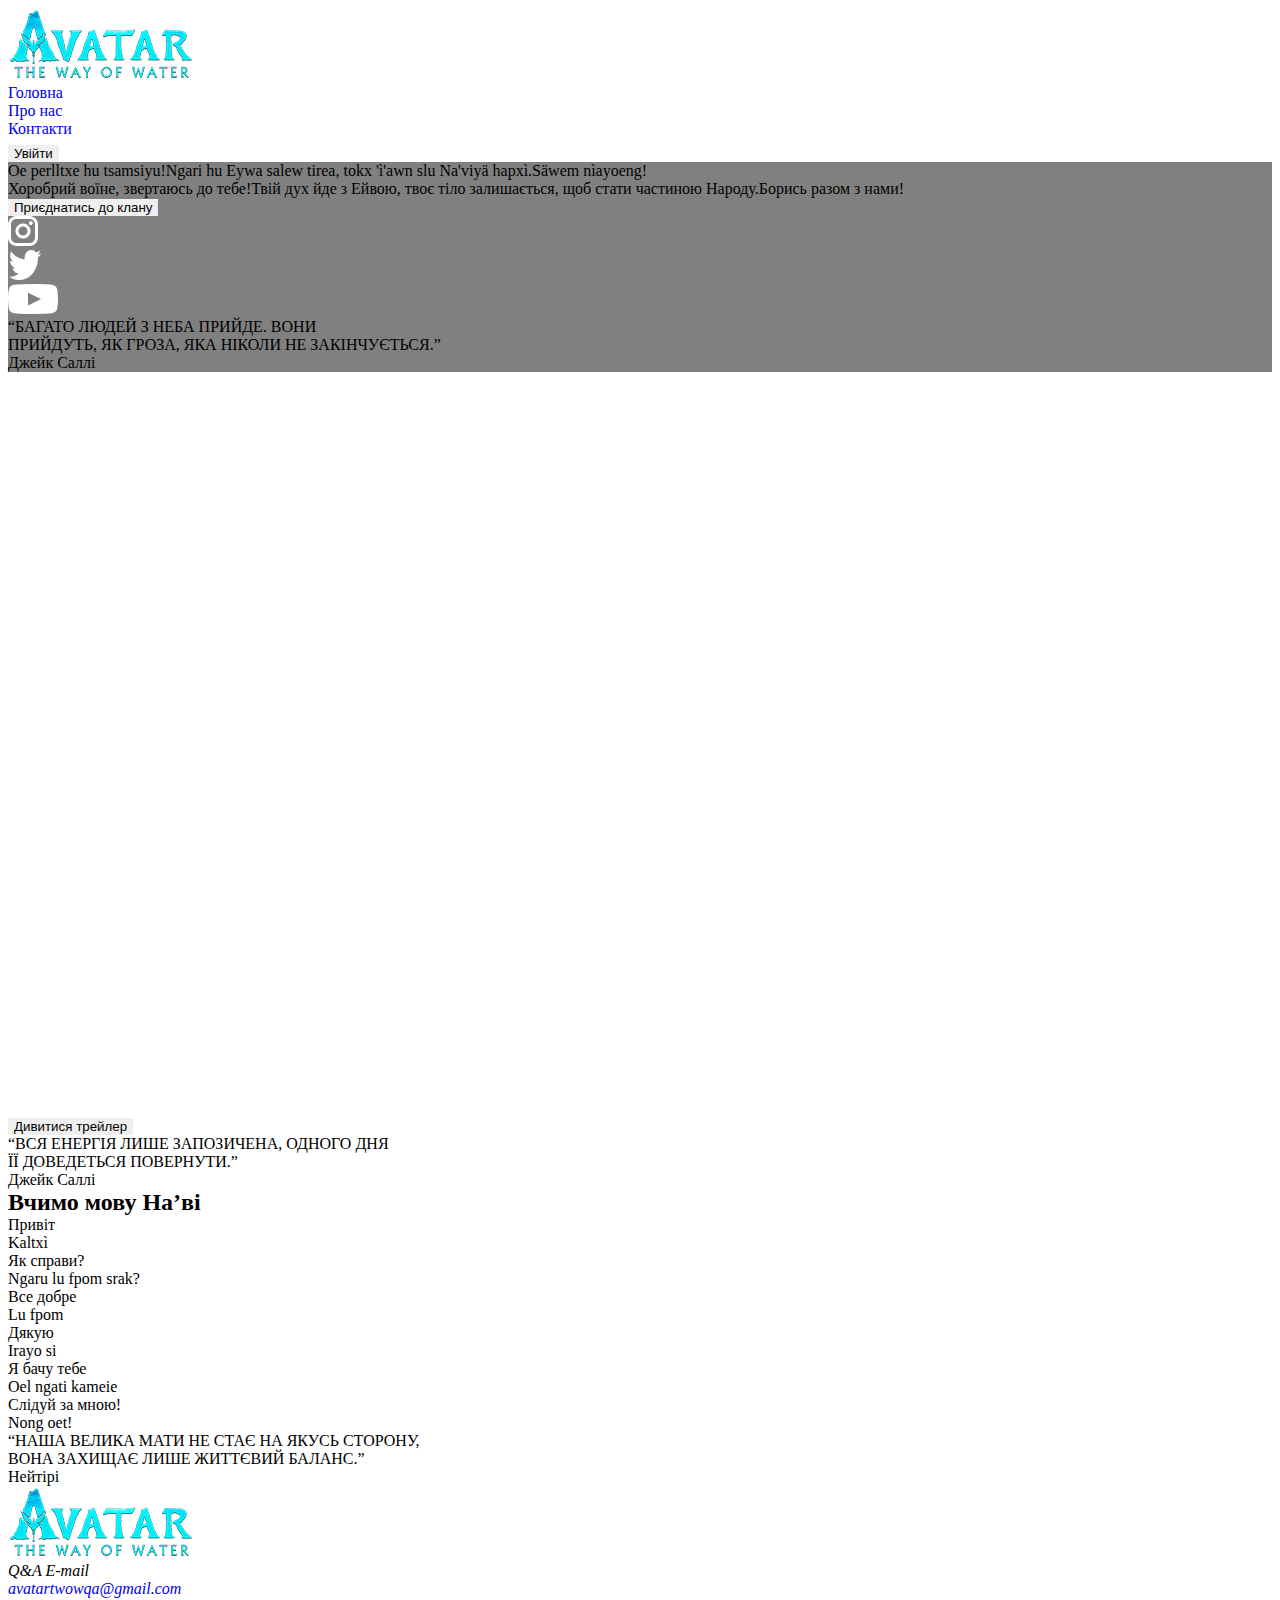
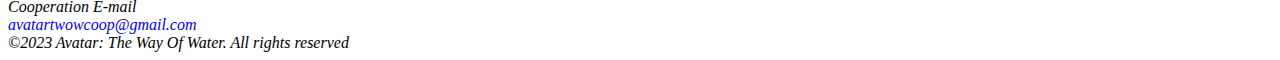
==== index.html @ 9a437bfe "Update 1.0 1.week" ====
<!DOCTYPE html>
<html lang="en">
<head>
    <meta charset="UTF-8">
    <meta name="viewport" content="width=device-width, initial-scale=1.0">
    <title>Avatar</title>
    <link rel="stylesheet" href="https://cdnjs.cloudflare.com/ajax/libs/modern-normalize/3.0.1/modern-normalize.min.css" integrity="sha512-q6WgHqiHlKyOqslT/lgBgodhd03Wp4BEqKeW6nNtlOY4quzyG3VoQKFrieaCeSnuVseNKRGpGeDU3qPmabCANg==" crossorigin="anonymous" referrerpolicy="no-referrer" />
    <link rel="preconnect" href="https://fonts.googleapis.com">
    <link rel="preconnect" href="https://fonts.gstatic.com" crossorigin>
    <link href="https://fonts.googleapis.com/css2?family=Hammersmith+One&family=Headland+One&family=Inter:ital,opsz,wght@0,14..32,100..900;1,14..32,100..900&display=swap" rel="stylesheet">
    <link rel="stylesheet" href="./css/reset.css">
    <link rel="stylesheet" href="./css/styles.css">
</head>
<body>
    <header>
     <div class="container">
         <a href="/" class="link">
             <img src="./images/logo.png" alt="logo Avatar" class="logo">
         </a>
         <nav class="nav">
            <ul class="nav-list">
             <li class="nav-item">
                <a href="#" class="nav-link">Головна</a>
              </li>
              <li class="nav-item">
                <a href="#" class="nav-link">Про нас</a>
              </li>
              <li class="nav-item">
                 <a href="#" class="nav-link">Контакти</a>
              </li>
           </ul>
         </nav>
         <button type="button" class="buttonstyle">Увійти</button>
         <a href="#">
            <img src="./images/switcher.png" alt="button switch ukrainian to englisch">
         </a>
     </div>
    </header>
    <main>
        <!-- enter -->
    <section class="enter">
        <div class="container">
        <p class="enter-text">Oe perlltxe hu tsamsiyu!Ngari hu Eywa salew tirea, tokx 'ì'awn slu Na'viyä hapxì.Säwem nìayoeng!</p>
        <p class="enter-text">Хоробрий воїне, звертаюсь до тебе!Твій дух йде з Ейвою, твоє тіло залишається, щоб стати частиною Народу.Борись разом з нами!</p>
     <button type button class="buttonstyle">Приєднатись до клану</button>
     <ul class="icons-list">
        <li class="icons-item">
            <a href="https://www.instagram.com/sem/campaign/emailsignup/?campaign_id=13560899670&extra_1=s%7Cc%7C547348927144%7Ce%7Cinstagram%7C&placement=&creative=547348927144&keyword=instagram">
                <img src="./images/inst.png" alt="icon of instagram">
            </a>
        </li>
        <li class="icons-item">
            <a href="https://x.com/?lang=ua">
                <img src="./images/twitter.png" alt="icon of twitter">
            </a>
        </li>
        <li class="icons-item">
            <a href="https://www.youtube.com/">
                <img src="./images/youtube.png" alt="icon of youtube">
            </a>
        </li>
      </ul>
      <p class="quote">“БАГАТО ЛЮДЕЙ З НЕБА ПРИЙДЕ. ВОНИ</p>
      <p class="quote">ПРИЙДУТЬ, ЯК ГРОЗА, ЯКА НІКОЛИ НЕ ЗАКІНЧУЄТЬСЯ.” </p>
      <p class="author">Джейк Саллі</p>
     </div>
    </section>
    <section>
     <!-- трейлер -->
     <iframe width="100%" height="741px" src="https://www.youtube.com/embed/d9MyW72ELq0?si=qXxufSdXKk_6tq2N" title="YouTube video player" frameborder="0" allow="accelerometer; autoplay; clipboard-write; encrypted-media; gyroscope; picture-in-picture; web-share" referrerpolicy="strict-origin-when-cross-origin" allowfullscreen></iframe>
     <button class="buttonstyle">Дивитися трейлер</button>
     <!--  -->
     <div class="container">
       <p class="quote">“ВСЯ ЕНЕРГІЯ ЛИШЕ ЗАПОЗИЧЕНА, ОДНОГО ДНЯ</p>
       <p class="quote">ЇЇ ДОВЕДЕТЬСЯ ПОВЕРНУТИ.”</p>
       <p class="author">Джейк Саллі</p>
     </div>
     </section>
     <section>
     <div class="container">
      <h2 class="translate">Вчимо мову На’ві</h2>
       <ul class="translate-list">
         <li class="translate-item">
             <p class="translate-word">Привіт</p>
             <p class="translate-result">Kaltxì</p>
         </li>
         <li class="translate-item">
            <p class="translate-word">Як справи?</p>
            <p class="translate-result">Ngaru lu fpom srak?</p>
         </li>
         <li class="translate-item">
            <p class="translate-word">Все добре</p>
            <p class="translate-result">Lu fpom</p>
         </li>
         <li class="translate-item">
            <p class="translate-word">Дякую</p>
            <p class="translate-result">Irayo si </p>
         </li>
         <li class="translate-item">
            <p class="translate-word">Я бачу тебе</p>
            <p class="translate-result">Oel ngati kameie</p>
         </li>
         <li class="translate-item">
            <p class="translate-word">Слідуй за мною!</p>
            <p class="translate-result">Nong oet!</p>
         </li>
       </ul>
        <p class="quote">“НАША ВЕЛИКА МАТИ НЕ СТАЄ НА ЯКУСЬ СТОРОНУ,</p>
        <p class="quote">ВОНА ЗАХИЩАЄ ЛИШЕ ЖИТТЄВИЙ БАЛАНС.”</p>
        <p class="author">Нейтірі</p>
      </div>
     </section>
    </main>
    <footer>
      <div class="container">
         <a href="/" class="link">
              <img src="./images/logo.png" alt="logo Avatar" class="logo">
         </a>
         <address>
            <ul class="address-list">
                <li class="address-item">
                     <p class="address-text">Q&A E-mail</p>
                     <a href="mailto:avatartwowqa@gmail.com" class="address-link">avatartwowqa@gmail.com</a>
                </li> 
                <li class="address-item">
                     <p class="address-text">Cooperation E-mail</p>
                     <a href="mailto:avatartwowcoop@gmail.com" class="address-link">avatartwowcoop@gmail.com</a>
                </li> 
            </ul>
            <p>©2023 Avatar: The Way Of Water. All rights reserved</p>
         </address>
      </div>
    </footer>
</body>
</html>
---- css/styles.css ----
:root {
  --font-family: "Inter", sans-serif;
  --second-family: "HeadlandOne", sans-serif;
  --third-family: "Hammersmith One", sans-serif;
}
.header{
    background-color: gray
}
.enter{
    background-color: gray;
}
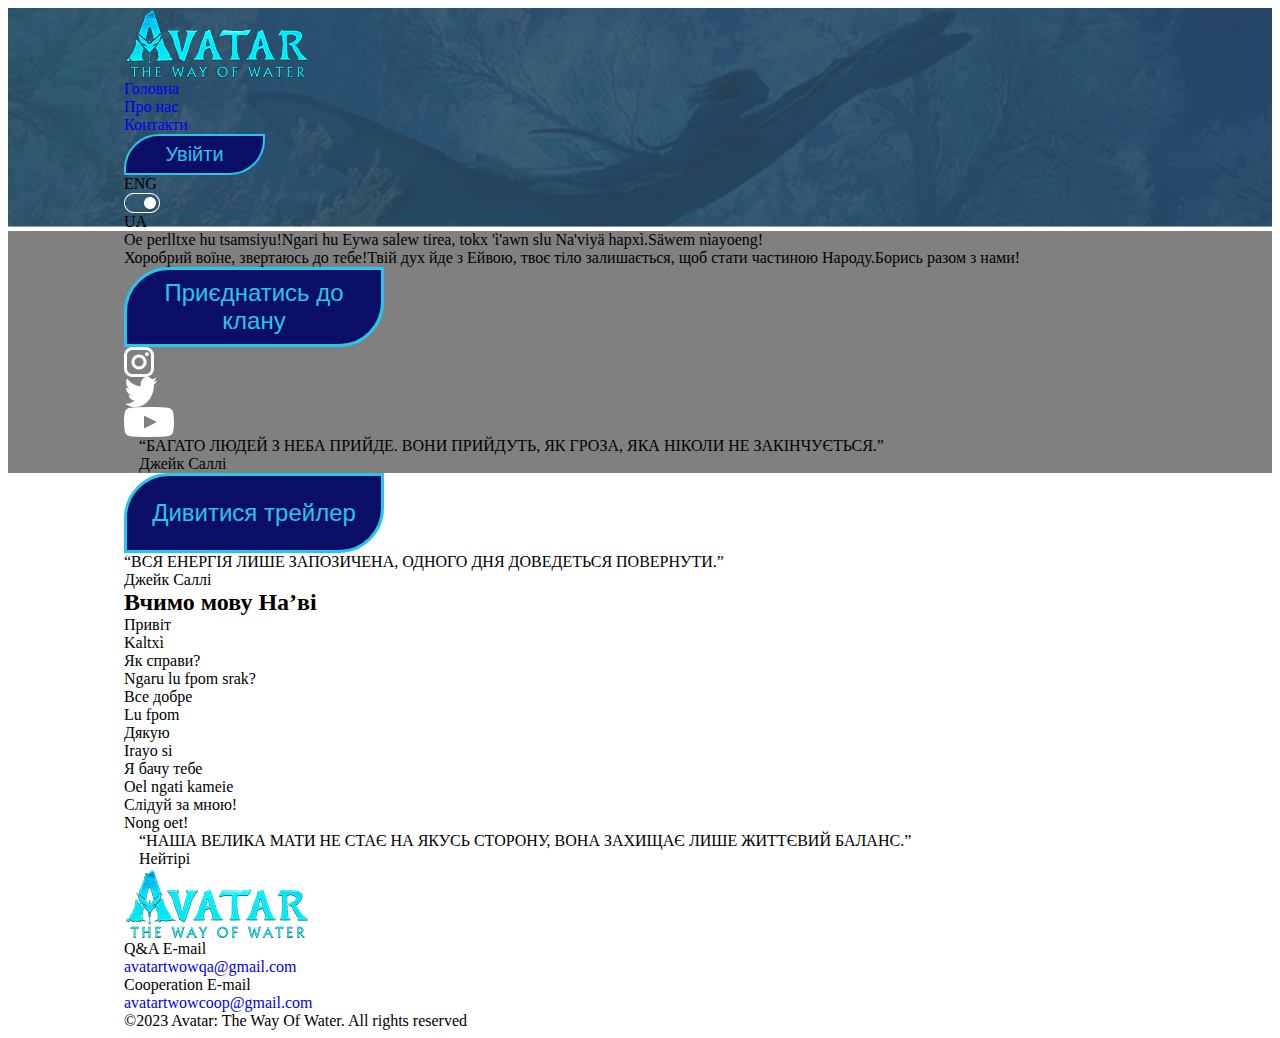
==== commit e0e03495: "Update 1.1 week 1" ====
--- a/index.html
+++ b/index.html
@@ -8,11 +8,10 @@
     <link rel="preconnect" href="https://fonts.googleapis.com">
     <link rel="preconnect" href="https://fonts.gstatic.com" crossorigin>
     <link href="https://fonts.googleapis.com/css2?family=Hammersmith+One&family=Headland+One&family=Inter:ital,opsz,wght@0,14..32,100..900;1,14..32,100..900&display=swap" rel="stylesheet">
-    <link rel="stylesheet" href="./css/reset.css">
     <link rel="stylesheet" href="./css/styles.css">
 </head>
 <body>
-    <header>
+    <header class="header">
      <div class="container">
          <a href="/" class="link">
              <img src="./images/logo.png" alt="logo Avatar" class="logo">
@@ -31,9 +30,19 @@
            </ul>
          </nav>
          <button type="button" class="buttonstyle">Увійти</button>
-         <a href="#">
+         <ul class="language-switcher">
+            <li class="language-switcher-item">
+                <p class="language-switcher-text">ENG</p>
+            </li>
+            <li class="language-switcher-item">
+                <a href="#">
             <img src="./images/switcher.png" alt="button switch ukrainian to englisch">
          </a>
+            </li>
+            <li class="language-switcher-item">
+                <p class="language-switcher-text">UA</p>
+            </li>
+         </ul>
      </div>
     </header>
     <main>
@@ -42,39 +51,45 @@
         <div class="container">
         <p class="enter-text">Oe perlltxe hu tsamsiyu!Ngari hu Eywa salew tirea, tokx 'ì'awn slu Na'viyä hapxì.Säwem nìayoeng!</p>
         <p class="enter-text">Хоробрий воїне, звертаюсь до тебе!Твій дух йде з Ейвою, твоє тіло залишається, щоб стати частиною Народу.Борись разом з нами!</p>
-     <button type button class="buttonstyle">Приєднатись до клану</button>
+     <button class="buttonstyle-join">Приєднатись до клану</button>
      <ul class="icons-list">
         <li class="icons-item">
-            <a href="https://www.instagram.com/sem/campaign/emailsignup/?campaign_id=13560899670&extra_1=s%7Cc%7C547348927144%7Ce%7Cinstagram%7C&placement=&creative=547348927144&keyword=instagram">
+            <a href="https://www.instagram.com/sem/campaign/emailsignup/?campaign_id=13560899670&extra_1=s%7Cc%7C547348927144%7Ce%7Cinstagram%7C&placement=&creative=547348927144&keyword=instagram" target="_blank">
                 <img src="./images/inst.png" alt="icon of instagram">
             </a>
         </li>
         <li class="icons-item">
-            <a href="https://x.com/?lang=ua">
+            <a href="https://x.com/?lang=ua" target="_blank">
                 <img src="./images/twitter.png" alt="icon of twitter">
             </a>
         </li>
         <li class="icons-item">
-            <a href="https://www.youtube.com/">
+            <a href="https://www.youtube.com/" target="_blank">
                 <img src="./images/youtube.png" alt="icon of youtube">
             </a>
         </li>
       </ul>
-      <p class="quote">“БАГАТО ЛЮДЕЙ З НЕБА ПРИЙДЕ. ВОНИ</p>
-      <p class="quote">ПРИЙДУТЬ, ЯК ГРОЗА, ЯКА НІКОЛИ НЕ ЗАКІНЧУЄТЬСЯ.” </p>
+      <section class="quote">
+        <div class="container">
+      <p class="quote-text">“БАГАТО ЛЮДЕЙ З НЕБА ПРИЙДЕ. ВОНИ ПРИЙДУТЬ, ЯК ГРОЗА, ЯКА НІКОЛИ НЕ ЗАКІНЧУЄТЬСЯ.” </p>
       <p class="author">Джейк Саллі</p>
+       </div> 
+      </section>
      </div>
     </section>
-    <section>
-     <!-- трейлер -->
-     <iframe width="100%" height="741px" src="https://www.youtube.com/embed/d9MyW72ELq0?si=qXxufSdXKk_6tq2N" title="YouTube video player" frameborder="0" allow="accelerometer; autoplay; clipboard-write; encrypted-media; gyroscope; picture-in-picture; web-share" referrerpolicy="strict-origin-when-cross-origin" allowfullscreen></iframe>
-     <button class="buttonstyle">Дивитися трейлер</button>
-     <!--  -->
-     <div class="container">
-       <p class="quote">“ВСЯ ЕНЕРГІЯ ЛИШЕ ЗАПОЗИЧЕНА, ОДНОГО ДНЯ</p>
-       <p class="quote">ЇЇ ДОВЕДЕТЬСЯ ПОВЕРНУТИ.”</p>
-       <p class="author">Джейк Саллі</p>
+    <!-- trailer -->
+    <section class="trailer">
+     <div class="container">  
+        <a href="https://www.youtube.com/watch?v=d9MyW72ELq0&t=1s" target="_blank">
+            <button class="buttonstyle-watch">Дивитися трейлер</button>
+        </a>
      </div>
+     </section>
+     <section class="quote">
+      <div class="container">
+         <p class="quote-text">“ВСЯ ЕНЕРГІЯ ЛИШЕ ЗАПОЗИЧЕНА, ОДНОГО ДНЯ ДОВЕДЕТЬСЯ ПОВЕРНУТИ.”</p>
+         <p class="author">Джейк Саллі</p>
+      </div>
      </section>
      <section>
      <div class="container">
@@ -105,9 +120,12 @@
             <p class="translate-result">Nong oet!</p>
          </li>
        </ul>
-        <p class="quote">“НАША ВЕЛИКА МАТИ НЕ СТАЄ НА ЯКУСЬ СТОРОНУ,</p>
-        <p class="quote">ВОНА ЗАХИЩАЄ ЛИШЕ ЖИТТЄВИЙ БАЛАНС.”</p>
-        <p class="author">Нейтірі</p>
+       <section class="quote">
+          <div class="container">
+            <p class="quote-text">“НАША ВЕЛИКА МАТИ НЕ СТАЄ НА ЯКУСЬ СТОРОНУ, ВОНА ЗАХИЩАЄ ЛИШЕ ЖИТТЄВИЙ БАЛАНС.”</p>
+            <p class="author">Нейтірі</p>
+          </div>
+       </section>
       </div>
      </section>
     </main>
@@ -116,19 +134,17 @@
          <a href="/" class="link">
               <img src="./images/logo.png" alt="logo Avatar" class="logo">
          </a>
-         <address>
-            <ul class="address-list">
-                <li class="address-item">
-                     <p class="address-text">Q&A E-mail</p>
-                     <a href="mailto:avatartwowqa@gmail.com" class="address-link">avatartwowqa@gmail.com</a>
+            <ul class="contact-list">
+                <li class="contact-item">
+                     <p class="contact-text">Q&A E-mail</p>
+                     <a href="mailto:avatartwowqa@gmail.com" class="contact-link">avatartwowqa@gmail.com</a>
                 </li> 
-                <li class="address-item">
-                     <p class="address-text">Cooperation E-mail</p>
-                     <a href="mailto:avatartwowcoop@gmail.com" class="address-link">avatartwowcoop@gmail.com</a>
+                <li class="contact-item">
+                     <p class="contact-text">Cooperation E-mail</p>
+                     <a href="mailto:avatartwowcoop@gmail.com" class="contact-link">avatartwowcoop@gmail.com</a>
                 </li> 
             </ul>
-            <p>©2023 Avatar: The Way Of Water. All rights reserved</p>
-         </address>
+           <p>©2023 Avatar: The Way Of Water. All rights reserved</p>
       </div>
     </footer>
 </body>
--- a/css/styles.css
+++ b/css/styles.css
@@ -1,10 +1,80 @@
+/* reset */
+ul, ol{
+    list-style: none;
+    margin: 0;
+    padding: 0;
+}
+a{
+    text-decoration: none;
+}
+h1, h2, h3, h4, h5, h6, p{
+    margin: 0;
+    padding: 0;
+}
+button{
+    border: 0;
+    margin: 0;
+    background-color: none;
+}
+*{
+    box-sizing: border-box;
+}
+img{
+    display: block;
+    max-width: 100%;
+    height: auto;
+}
 :root {
   --font-family: "Inter", sans-serif;
   --second-family: "HeadlandOne", sans-serif;
   --third-family: "Hammersmith One", sans-serif;
+  --main-text-color: #141414;
+}
+.container{
+    width: 1062px;
+    margin-left: auto;
+    margin-right: auto;
+    padding-left: 15px;
+    padding-right: 15px;
 }
 .header{
-    background-color: gray
+   background: url(../images/overlay.png) center/cover no-repeat,url(../images/header.png) center/cover no-repeat;
+}
+.buttonstyle{
+  font-family: var(--second-family);
+  font-weight: 400;
+  font-size: 20px;
+  text-align: center;
+  color: #26c6ea;
+  background-color: #0B0E66;
+  border: 2px solid #26c7ea;
+  border-radius: 35px 0;
+  width: 141px;
+  height: 41px;
+}
+.buttonstyle-join{
+  font-family: var(--second-family);
+  font-weight: 400;
+  font-size: 24px;
+  text-align: center;
+  color: #26c6ea;
+  background-color: #0B0E66;
+  border: 3px solid #26c7ea;
+  border-radius: 45px 0;
+  width: 260px;
+  height: 80px;
+}
+.buttonstyle-watch{
+  font-family: var(--second-family);
+  font-weight: 400;
+  font-size: 24px;
+  text-align: center;
+  color: #26c6ea;
+  background-color: #0B0E66;
+  border: 3px solid #26c7ea;
+  border-radius: 45px 0;
+  width: 260px;
+  height: 80px;
 }
 .enter{
     background-color: gray;
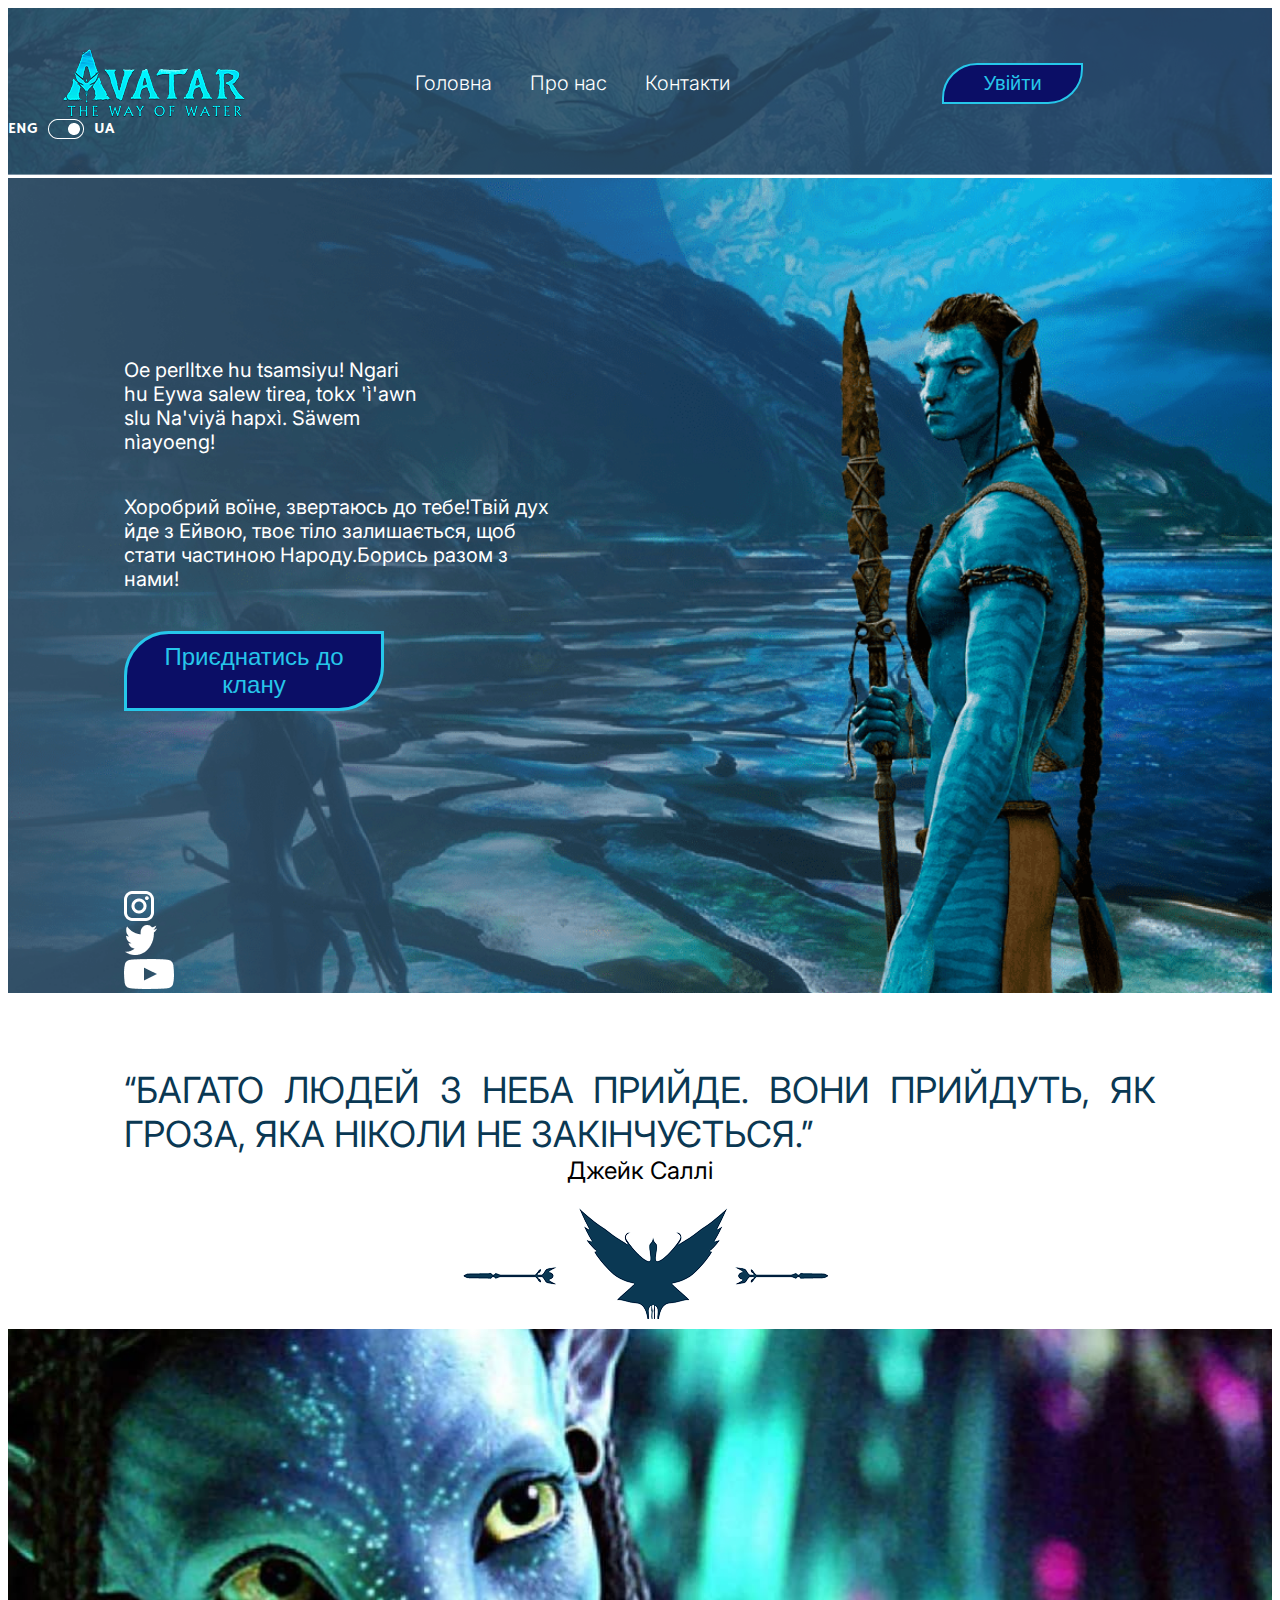
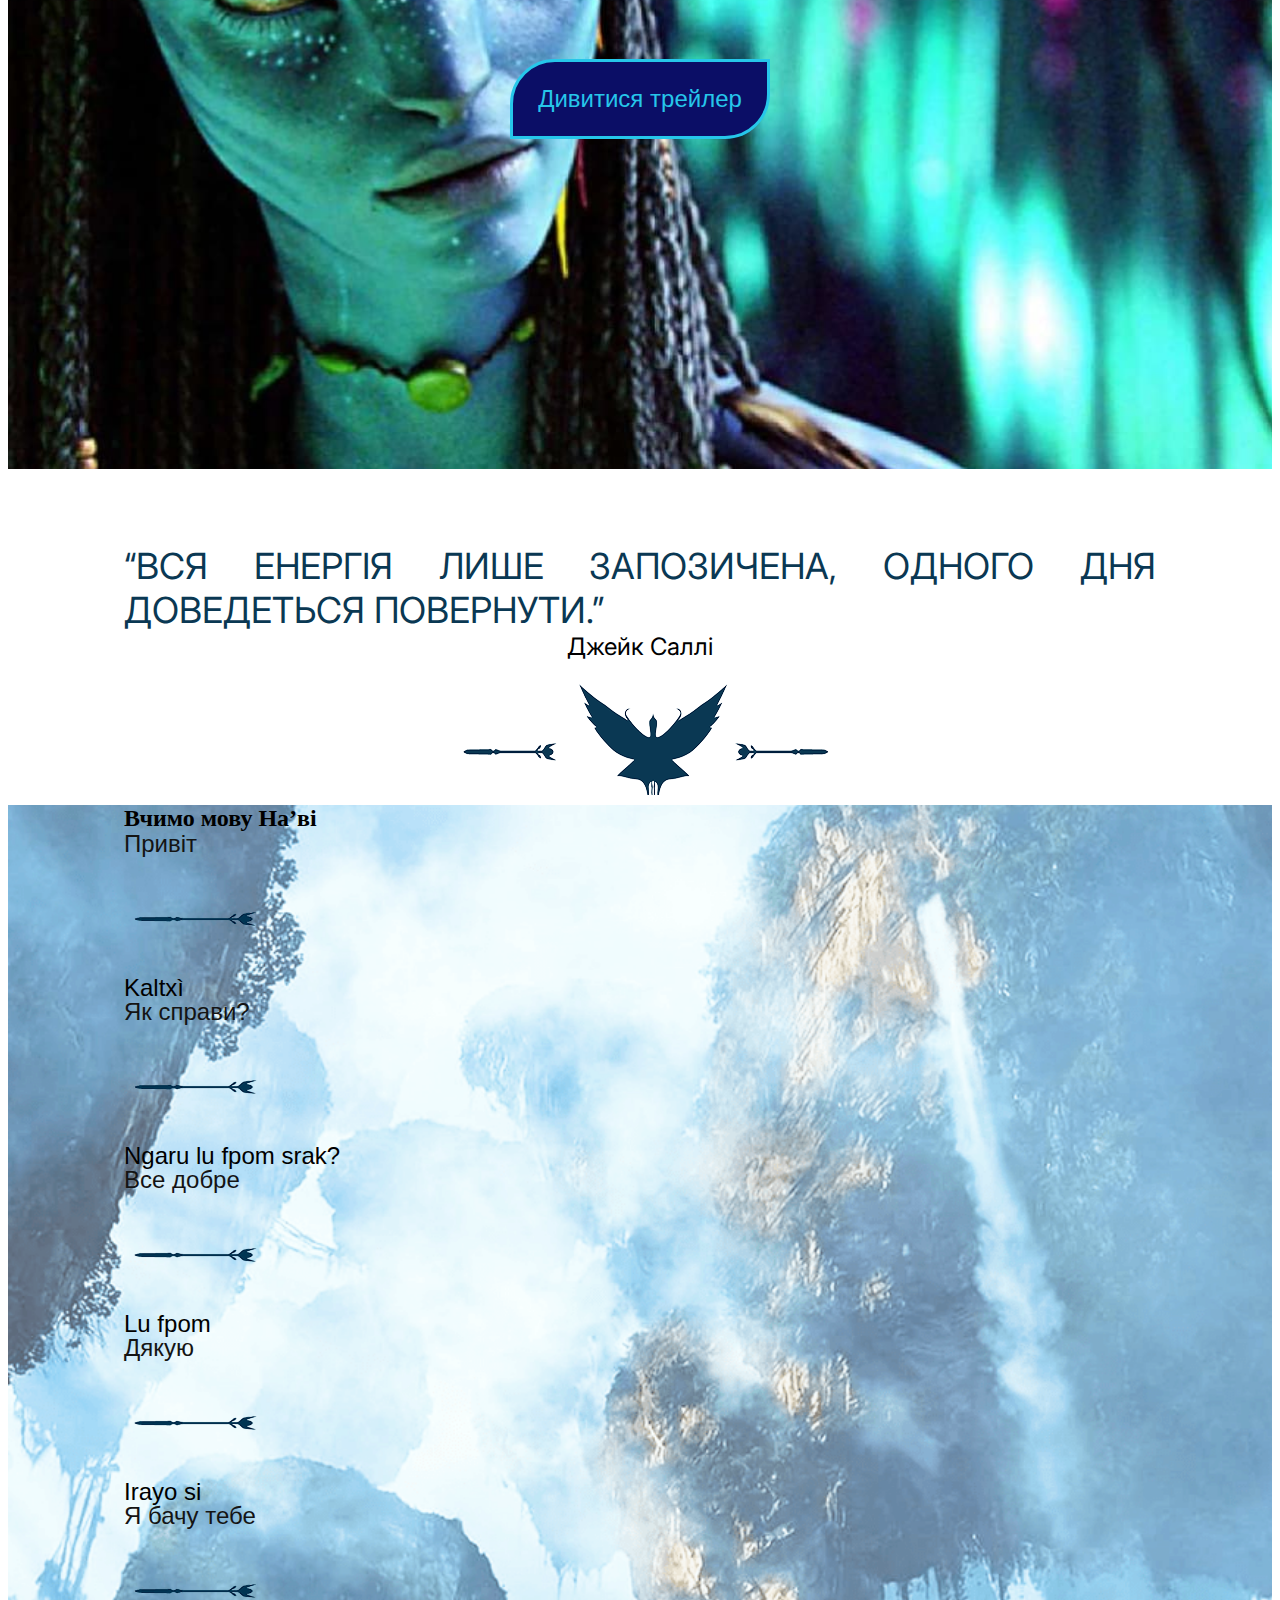
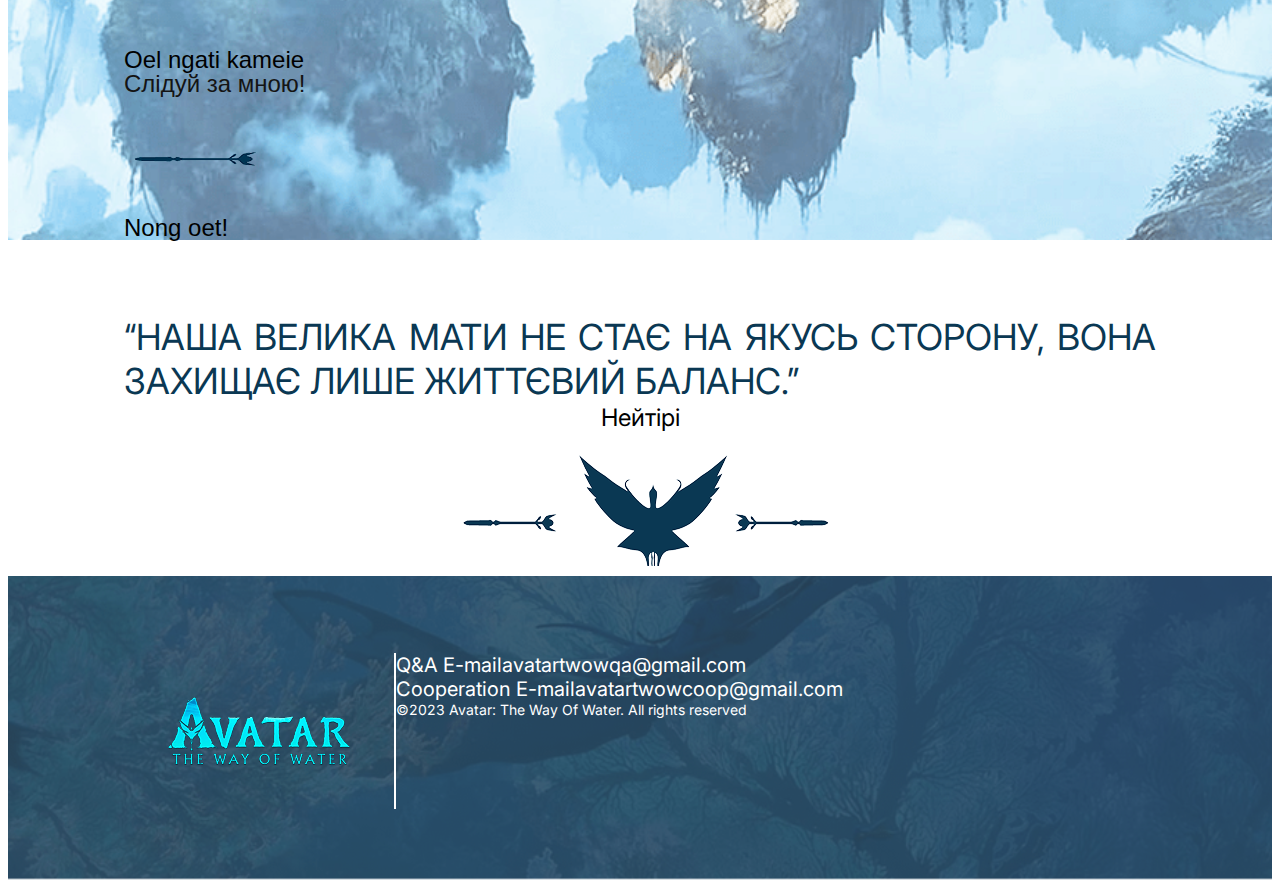
==== commit e8bdaa74: "Update 1.0 week 2" ====
--- a/index.html
+++ b/index.html
@@ -1,151 +1,191 @@
 <!DOCTYPE html>
 <html lang="en">
-<head>
-    <meta charset="UTF-8">
-    <meta name="viewport" content="width=device-width, initial-scale=1.0">
+  <head>
+    <meta charset="UTF-8" />
+    <meta name="viewport" content="width=device-width, initial-scale=1.0" />
     <title>Avatar</title>
-    <link rel="stylesheet" href="https://cdnjs.cloudflare.com/ajax/libs/modern-normalize/3.0.1/modern-normalize.min.css" integrity="sha512-q6WgHqiHlKyOqslT/lgBgodhd03Wp4BEqKeW6nNtlOY4quzyG3VoQKFrieaCeSnuVseNKRGpGeDU3qPmabCANg==" crossorigin="anonymous" referrerpolicy="no-referrer" />
-    <link rel="preconnect" href="https://fonts.googleapis.com">
-    <link rel="preconnect" href="https://fonts.gstatic.com" crossorigin>
-    <link href="https://fonts.googleapis.com/css2?family=Hammersmith+One&family=Headland+One&family=Inter:ital,opsz,wght@0,14..32,100..900;1,14..32,100..900&display=swap" rel="stylesheet">
-    <link rel="stylesheet" href="./css/styles.css">
-</head>
-<body>
+    <link
+      rel="stylesheet"
+      href="https://cdnjs.cloudflare.com/ajax/libs/modern-normalize/3.0.1/modern-normalize.min.css"
+      integrity="sha512-q6WgHqiHlKyOqslT/lgBgodhd03Wp4BEqKeW6nNtlOY4quzyG3VoQKFrieaCeSnuVseNKRGpGeDU3qPmabCANg=="
+      crossorigin="anonymous"
+      referrerpolicy="no-referrer"
+    />
+    <link rel="preconnect" href="https://fonts.googleapis.com" />
+    <link rel="preconnect" href="https://fonts.gstatic.com" crossorigin />
+    <link
+      href="https://fonts.googleapis.com/css2?family=Hammersmith+One&family=Headland+One&family=Inter:ital,opsz,wght@0,14..32,100..900;1,14..32,100..900&display=swap"
+      rel="stylesheet"
+    />
+    <link rel="stylesheet" href="./css/styles.css" />
+  </head>
+  <body>
     <header class="header">
-     <div class="container">
-         <a href="/" class="link">
-             <img src="./images/logo.png" alt="logo Avatar" class="logo">
-         </a>
-         <nav class="nav">
-            <ul class="nav-list">
-             <li class="nav-item">
-                <a href="#" class="nav-link">Головна</a>
-              </li>
-              <li class="nav-item">
-                <a href="#" class="nav-link">Про нас</a>
-              </li>
-              <li class="nav-item">
-                 <a href="#" class="nav-link">Контакти</a>
-              </li>
-           </ul>
-         </nav>
-         <button type="button" class="buttonstyle">Увійти</button>
-         <ul class="language-switcher">
-            <li class="language-switcher-item">
-                <p class="language-switcher-text">ENG</p>
+      <div class="container header-position">
+        <a href="/" class="link">
+          <img src="./images/logo.png" alt="logo Avatar" class="logo" />
+        </a>
+        <nav class="nav">
+          <ul class="nav-list">
+            <li class="nav-item">
+              <a href="#" class="nav-link">Головна</a>
             </li>
-            <li class="language-switcher-item">
-                <a href="#">
-            <img src="./images/switcher.png" alt="button switch ukrainian to englisch">
-         </a>
+            <li class="nav-item">
+              <a href="#" class="nav-link">Про нас</a>
             </li>
-            <li class="language-switcher-item">
-                <p class="language-switcher-text">UA</p>
+            <li class="nav-item">
+              <a href="#" class="nav-link">Контакти</a>
             </li>
-         </ul>
-     </div>
+          </ul>
+        </nav>
+        <button type="button" class="buttonstyle">Увійти</button>
+      </div>
+      <ul class="language-switcher">
+          <li class="language-switcher-item">
+            <p class="language-switcher-text">ENG</p>
+          </li>
+          <li class="language-switcher-item">
+            <a href="#">
+              <img
+                src="./images/switcher.png"
+                alt="button switch ukrainian to englisch"
+              />
+            </a>
+          </li>
+          <li class="language-switcher-item">
+            <p class="language-switcher-text">UA</p>
+          </li>
+        </ul>
     </header>
     <main>
-        <!-- enter -->
-    <section class="enter">
-        <div class="container">
-        <p class="enter-text">Oe perlltxe hu tsamsiyu!Ngari hu Eywa salew tirea, tokx 'ì'awn slu Na'viyä hapxì.Säwem nìayoeng!</p>
-        <p class="enter-text">Хоробрий воїне, звертаюсь до тебе!Твій дух йде з Ейвою, твоє тіло залишається, щоб стати частиною Народу.Борись разом з нами!</p>
-     <button class="buttonstyle-join">Приєднатись до клану</button>
-     <ul class="icons-list">
-        <li class="icons-item">
-            <a href="https://www.instagram.com/sem/campaign/emailsignup/?campaign_id=13560899670&extra_1=s%7Cc%7C547348927144%7Ce%7Cinstagram%7C&placement=&creative=547348927144&keyword=instagram" target="_blank">
-                <img src="./images/inst.png" alt="icon of instagram">
-            </a>
-        </li>
-        <li class="icons-item">
-            <a href="https://x.com/?lang=ua" target="_blank">
-                <img src="./images/twitter.png" alt="icon of twitter">
-            </a>
-        </li>
-        <li class="icons-item">
-            <a href="https://www.youtube.com/" target="_blank">
-                <img src="./images/youtube.png" alt="icon of youtube">
-            </a>
-        </li>
-      </ul>
+      <!-- enter -->
+      <section class="enter">
+        <div class="container eneter-position">
+         <div class="clan">
+           <p class="enter-text-navi">
+            Oe perlltxe hu tsamsiyu! Ngari hu Eywa salew tirea, tokx 'ì'awn slu
+            Na'viyä hapxì. Säwem nìayoeng!
+           </p>
+           <p class="enter-text-ua">
+            Хоробрий воїне, звертаюсь до тебе!Твій дух йде з Ейвою, твоє тіло
+            залишається, щоб стати частиною Народу.Борись разом з нами!
+           </p>
+           <button class="buttonstyle-join">Приєднатись до клану</button>
+          </div>
+          <ul class="icons-list">
+            <li class="icons-item">
+              <a
+                href="https://www.instagram.com/sem/campaign/emailsignup/?campaign_id=13560899670&extra_1=s%7Cc%7C547348927144%7Ce%7Cinstagram%7C&placement=&creative=547348927144&keyword=instagram"
+                target="_blank"
+              >
+                <img src="./images/inst.png" alt="icon of instagram"  class="icon"/>
+              </a>
+            </li>
+            <li class="icons-item">
+              <a href="https://x.com/?lang=ua" target="_blank">
+                <img src="./images/twitter.png" alt="icon of twitter" class="icon"/>
+              </a>
+            </li>
+            <li class="icons-item">
+              <a href="https://www.youtube.com/" target="_blank">
+                <img src="./images/youtube.png" alt="icon of youtube" class="icon"/>
+              </a>
+            </li>
+          </ul>
+        </div>
+      </section>
       <section class="quote">
         <div class="container">
-      <p class="quote-text">“БАГАТО ЛЮДЕЙ З НЕБА ПРИЙДЕ. ВОНИ ПРИЙДУТЬ, ЯК ГРОЗА, ЯКА НІКОЛИ НЕ ЗАКІНЧУЄТЬСЯ.” </p>
-      <p class="author">Джейк Саллі</p>
-       </div> 
+          <p class="quote-text">
+            “БАГАТО ЛЮДЕЙ З НЕБА ПРИЙДЕ. ВОНИ ПРИЙДУТЬ, ЯК ГРОЗА, ЯКА НІКОЛИ НЕ
+            ЗАКІНЧУЄТЬСЯ.”
+          </p>
+          <p class="author">Джейк Саллі</p>
+        </div>
       </section>
-     </div>
-    </section>
-    <!-- trailer -->
-    <section class="trailer">
-     <div class="container">  
-        <a href="https://www.youtube.com/watch?v=d9MyW72ELq0&t=1s" target="_blank">
+      <!-- trailer -->
+      <section class="trailer">
+        <div class="container">
+          <a
+            href="https://www.youtube.com/watch?v=d9MyW72ELq0&t=1s"
+            target="_blank"
+          >
             <button class="buttonstyle-watch">Дивитися трейлер</button>
+          </a>
+        </div>
+      </section>
+      <section class="quote">
+        <div class="container">
+          <p class="quote-text">
+            “ВСЯ ЕНЕРГІЯ ЛИШЕ ЗАПОЗИЧЕНА, ОДНОГО ДНЯ ДОВЕДЕТЬСЯ ПОВЕРНУТИ.”
+          </p>
+          <p class="author">Джейк Саллі</p>
+        </div>
+      </section>
+      <section class="translate">
+        <div class="container">
+          <h2 class="translate-tile">Вчимо мову На’ві</h2>
+          <ul class="translate-list">
+            <li class="translate-item">
+              <p class="translate-word">Привіт</p>
+              <p class="translate-result">Kaltxì</p>
+            </li>
+            <li class="translate-item">
+              <p class="translate-word">Як справи?</p>
+
+              <p class="translate-result">Ngaru lu fpom srak?</p>
+            </li>
+            <li class="translate-item">
+              <p class="translate-word">Все добре</p>
+              <p class="translate-result">Lu fpom</p>
+            </li>
+            <li class="translate-item">
+              <p class="translate-word">Дякую</p>
+              <p class="translate-result">Irayo si</p>
+            </li>
+            <li class="translate-item">
+              <p class="translate-word">Я бачу тебе</p>
+              <p class="translate-result">Oel ngati kameie</p>
+            </li>
+            <li class="translate-item">
+              <p class="translate-word">Слідуй за мною!</p>
+              <p class="translate-result">Nong oet!</p>
+            </li>
+          </ul>
+        </div>
+      </section>
+      <section class="quote">
+        <div class="container">
+          <p class="quote-text">
+            “НАША ВЕЛИКА МАТИ НЕ СТАЄ НА ЯКУСЬ СТОРОНУ, ВОНА ЗАХИЩАЄ ЛИШЕ
+            ЖИТТЄВИЙ БАЛАНС.”
+          </p>
+          <p class="author">Нейтірі</p>
+        </div>
+      </section>
+    </main>
+    <footer class="footer">
+      <div class="container footer-position">
+        <a href="/" class="link">
+          <img src="./images/logo.png" alt="logo Avatar" class="logo logo-footer" />
         </a>
-     </div>
-     </section>
-     <section class="quote">
-      <div class="container">
-         <p class="quote-text">“ВСЯ ЕНЕРГІЯ ЛИШЕ ЗАПОЗИЧЕНА, ОДНОГО ДНЯ ДОВЕДЕТЬСЯ ПОВЕРНУТИ.”</p>
-         <p class="author">Джейк Саллі</p>
-      </div>
-     </section>
-     <section>
-     <div class="container">
-      <h2 class="translate">Вчимо мову На’ві</h2>
-       <ul class="translate-list">
-         <li class="translate-item">
-             <p class="translate-word">Привіт</p>
-             <p class="translate-result">Kaltxì</p>
-         </li>
-         <li class="translate-item">
-            <p class="translate-word">Як справи?</p>
-            <p class="translate-result">Ngaru lu fpom srak?</p>
-         </li>
-         <li class="translate-item">
-            <p class="translate-word">Все добре</p>
-            <p class="translate-result">Lu fpom</p>
-         </li>
-         <li class="translate-item">
-            <p class="translate-word">Дякую</p>
-            <p class="translate-result">Irayo si </p>
-         </li>
-         <li class="translate-item">
-            <p class="translate-word">Я бачу тебе</p>
-            <p class="translate-result">Oel ngati kameie</p>
-         </li>
-         <li class="translate-item">
-            <p class="translate-word">Слідуй за мною!</p>
-            <p class="translate-result">Nong oet!</p>
-         </li>
-       </ul>
-       <section class="quote">
-          <div class="container">
-            <p class="quote-text">“НАША ВЕЛИКА МАТИ НЕ СТАЄ НА ЯКУСЬ СТОРОНУ, ВОНА ЗАХИЩАЄ ЛИШЕ ЖИТТЄВИЙ БАЛАНС.”</p>
-            <p class="author">Нейтірі</p>
-          </div>
-       </section>
-      </div>
-     </section>
-    </main>
-    <footer>
-      <div class="container">
-         <a href="/" class="link">
-              <img src="./images/logo.png" alt="logo Avatar" class="logo">
-         </a>
-            <ul class="contact-list">
-                <li class="contact-item">
-                     <p class="contact-text">Q&A E-mail</p>
-                     <a href="mailto:avatartwowqa@gmail.com" class="contact-link">avatartwowqa@gmail.com</a>
-                </li> 
-                <li class="contact-item">
-                     <p class="contact-text">Cooperation E-mail</p>
-                     <a href="mailto:avatartwowcoop@gmail.com" class="contact-link">avatartwowcoop@gmail.com</a>
-                </li> 
-            </ul>
-           <p>©2023 Avatar: The Way Of Water. All rights reserved</p>
+        <ul class="contact-list">
+          <li class="contact-item">
+            <p class="contact-text">Q&A E-mail</p>
+            <a href="mailto:avatartwowqa@gmail.com" class="contact-link"
+              >avatartwowqa@gmail.com</a
+            >
+          </li>
+          <li class="contact-item">
+            <p class="contact-text">Cooperation E-mail</p>
+            <a href="mailto:avatartwowcoop@gmail.com" class="contact-link">avatartwowcoop@gmail.com</a>
+          </li>
+          <li class="contact-item">
+            <small class="info">©2023 Avatar: The Way Of Water. All rights reserved</small>
+          </li>
+        </ul>
+        
       </div>
     </footer>
-</body>
-</html>+  </body>
+</html>
--- a/css/styles.css
+++ b/css/styles.css
@@ -3,6 +3,9 @@
     list-style: none;
     margin: 0;
     padding: 0;
+}
+footer, main, header{
+  margin: 0;
 }
 a{
     text-decoration: none;
@@ -39,6 +42,34 @@
 }
 .header{
    background: url(../images/overlay.png) center/cover no-repeat,url(../images/header.png) center/cover no-repeat;
+   padding: 39px 0;
+}
+.header-position{
+  display: flex;
+  align-items: center;
+  margin-left: auto;
+  width: 1188px;
+  margin-right: auto;
+}
+.nav-list{
+  display: flex;
+  column-gap: 38px;
+}
+.nav-list{
+  margin-left: 168px;
+  margin-right: 212px;
+}
+.nav-link{
+  font-family: var(--font-family);
+  font-weight: 300;
+  font-size: 20px;
+  color: #fff;
+}
+.nav-link:hover{
+  font-family: var(--font-family);
+  font-weight: 600;
+  font-size: 20px;
+  color: #94cfff;
 }
 .buttonstyle{
   font-family: var(--second-family);
@@ -51,7 +82,69 @@
   border-radius: 35px 0;
   width: 141px;
   height: 41px;
-}
+  margin-right: 49px;
+}
+.language-switcher{
+  display: flex;
+  column-gap: 10px;
+}
+.language-switcher-text{
+  font-family: var(--third-family);
+  font-weight: 400;
+  font-size: 16px;
+  color: #fff;
+}
+.enter{
+  background: url(../images/mainhead.png) center/cover no-repeat;
+  padding-top: 180px;
+}
+.enter-position{
+  display: flex;
+  flex-direction: row;
+}
+.enter-text-ua, .enter-text-navi{
+  font-family: var(--font-family);
+  font-weight: 400;
+  font-size: 20px;
+  color: #fff;
+}
+.enter-text-navi{
+  margin-right: 734px;
+  margin-bottom: 41px;
+}
+.enter-text-ua{
+  margin-bottom: 40px;
+  margin-right: 606px;
+}
+.icon{
+  display: inline;
+}
+.quote-text{
+  margin-top: 75px;
+  font-family: var(--font-family);
+  font-weight: 400;
+  font-size: 36px;
+  text-align: justify;
+  color: #0a3853;
+}
+.author{
+  font-family: var(--font-family);
+  font-weight: 400;
+  font-size: 24px;
+  text-align: center;
+  color: #000;
+}
+.author::after{
+  content: "";
+  display: block;
+  height: 120px;
+  width: 400px;
+  margin: 0 316px;
+  margin-top: 14px;
+  margin-bottom: 10px;
+  background-image: url(../images/bird.png);
+}
+
 .buttonstyle-join{
   font-family: var(--second-family);
   font-weight: 400;
@@ -63,6 +156,10 @@
   border-radius: 45px 0;
   width: 260px;
   height: 80px;
+  margin-bottom: 180px;
+}
+.trailer{
+  background: url(../images/trailerpicture.jpg) center/cover no-repeat;
 }
 .buttonstyle-watch{
   font-family: var(--second-family);
@@ -75,7 +172,63 @@
   border-radius: 45px 0;
   width: 260px;
   height: 80px;
-}
-.enter{
-    background-color: gray;
+  margin: 330px 386px;
+  
+}
+.translate{
+  background: url(../images/languagebackground.png) center/cover no-repeat;
+}
+.translate-word{
+ font-family: var(--second-family);
+ font-weight: 400;
+ font-size: 24px;
+ line-height: 1.00;
+ text-align: justify;
+ color: var(--main-text-color);
+}
+.translate-word:nth-child(1):after{
+  content: '';
+  display: block;
+  margin: 40px 0;
+  height: 40px;
+  width: 152px;
+  background-image: url(../images/stickright.png);
+}
+.translate-result{
+  font-family: var(--second-family);
+  font-weight: 400;
+  font-size: 24px;
+  line-height: 1.00;
+  text-align: justify;
+  color: #000;
+}
+.footer{
+  background: url(../images/overlay.png) center/cover no-repeat , url(../images/footerbackground.png) center/cover no-repeat;
+  padding-top: 77px ;
+  padding-bottom: 76px;
+}
+.footer-position{
+  display: flex;
+}
+.logo-footer{
+  border-right: 2px solid white;
+  padding-right: 80px;
+  padding: 42px;
+}
+.contact-text, .contact-link{
+  font-family: var(--font-family);
+  font-weight: 400;
+  font-size: 20px;
+  text-align: justify;
+  color: #fff;
+}
+.contact-item{
+  display: flex;
+}
+.info{
+  font-family: var(--font-family);
+  font-weight: 400;
+  font-size: 14px;
+  text-align: justify;
+  color: #fff;
 }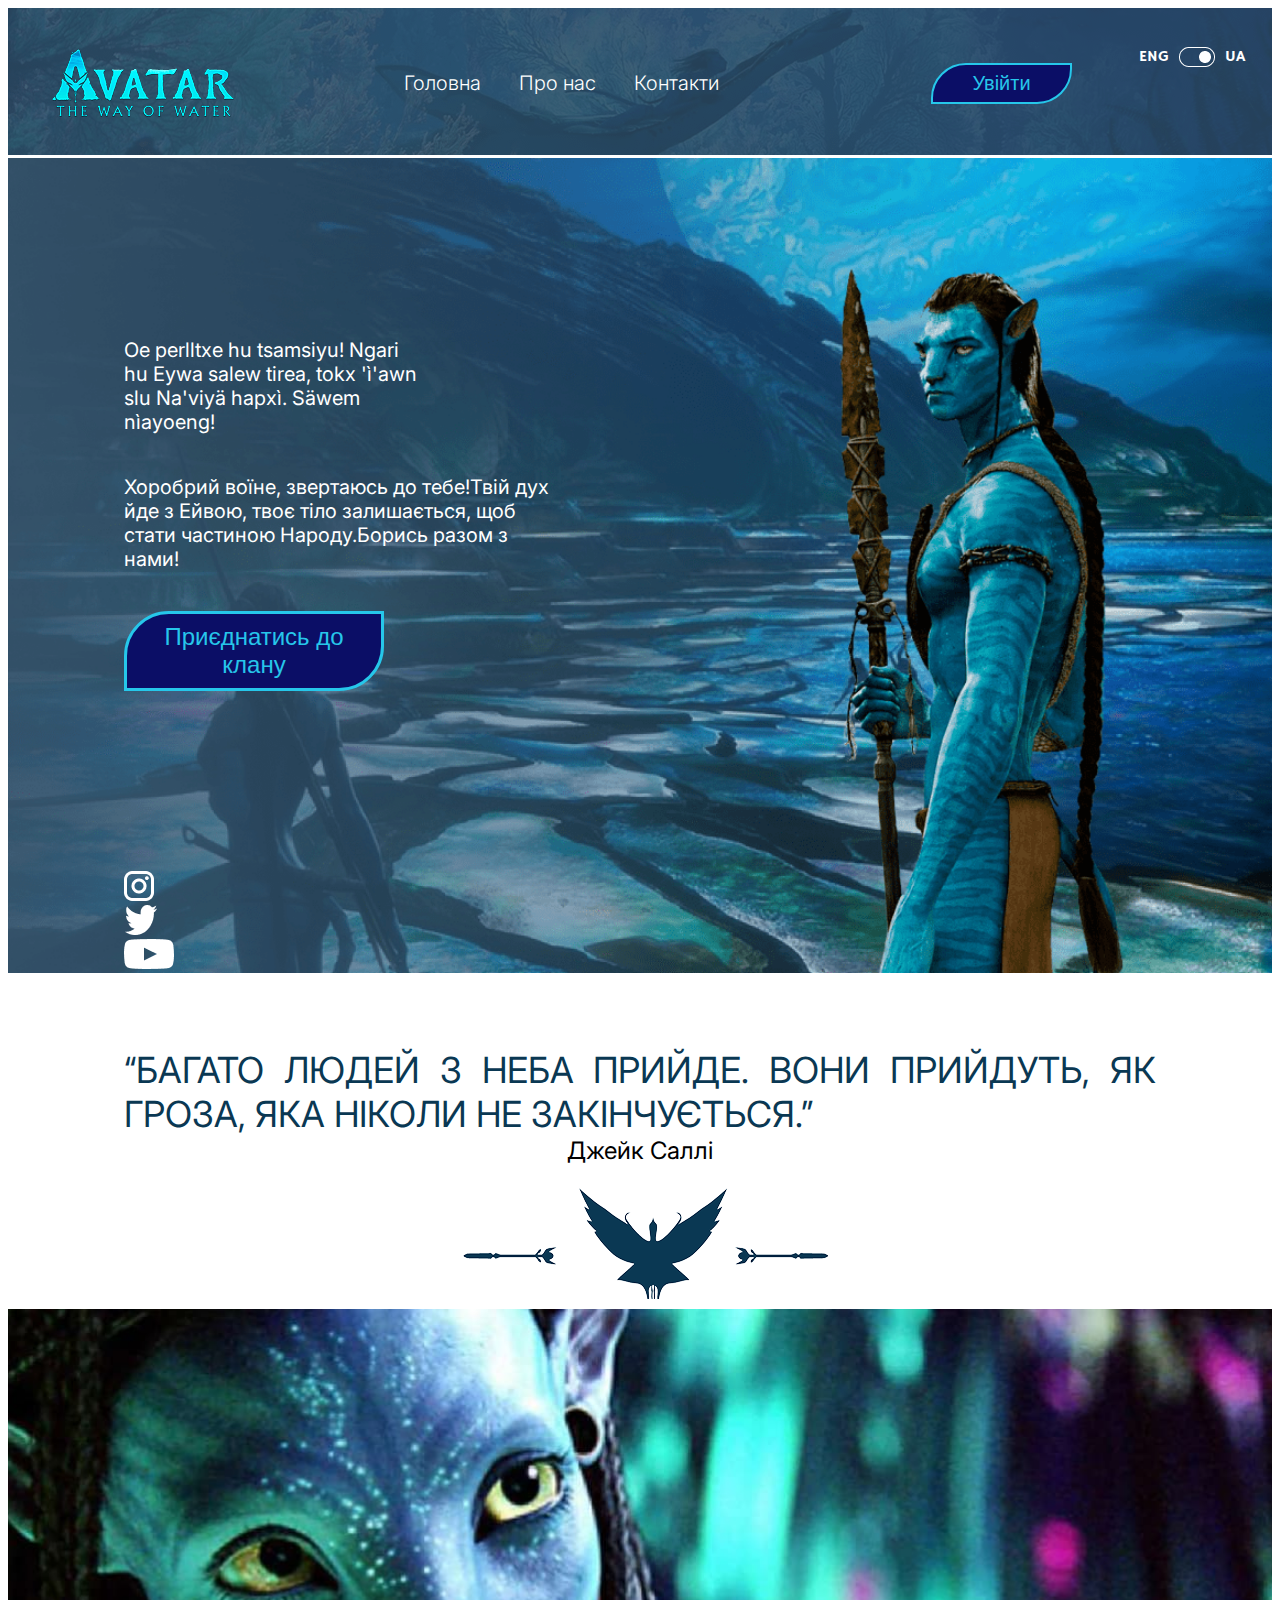
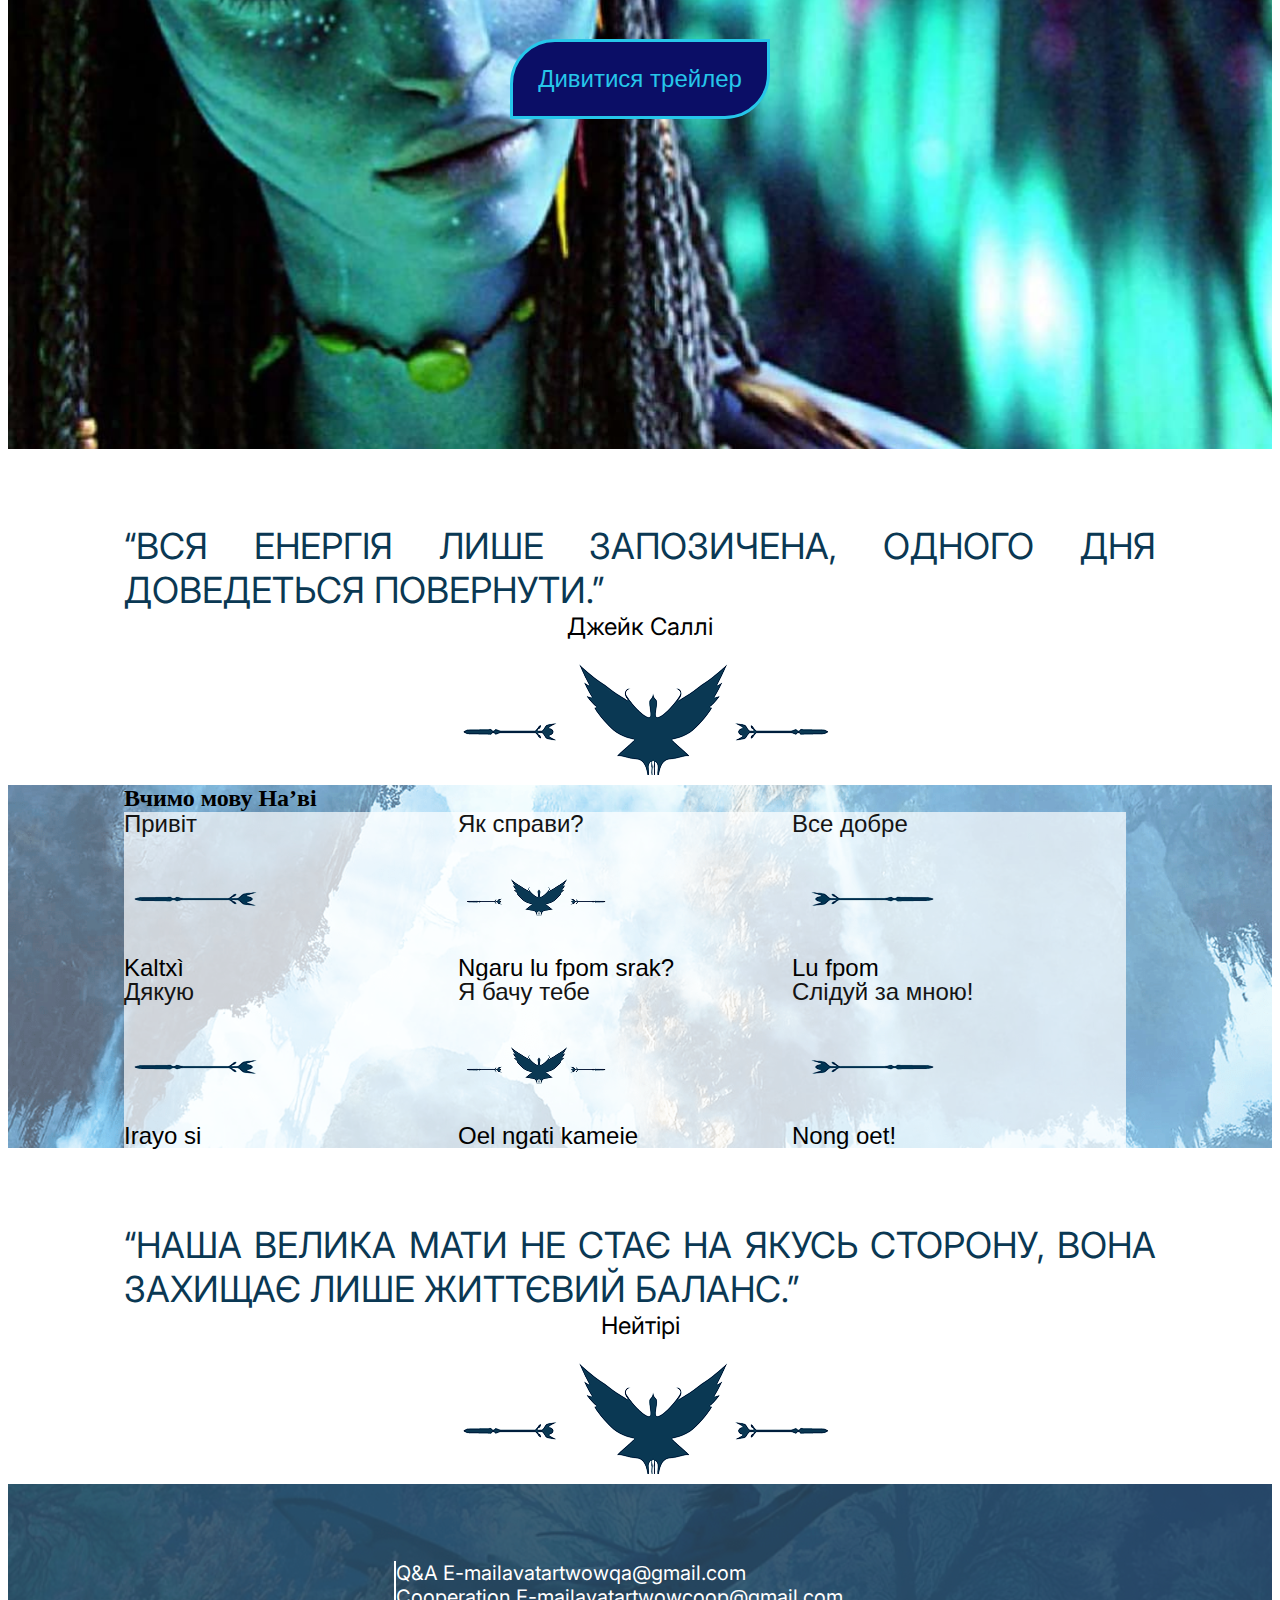
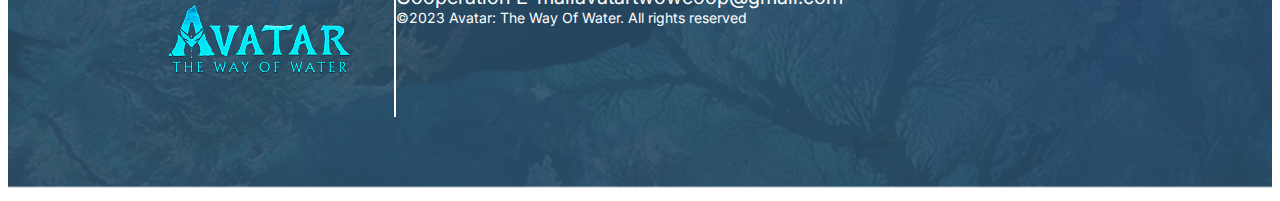
==== commit 227f515e: "update 1.1 week 2" ====
--- a/index.html
+++ b/index.html
@@ -21,6 +21,7 @@
   </head>
   <body>
     <header class="header">
+      <div class="header-conaction">
       <div class="container header-position">
         <a href="/" class="link">
           <img src="./images/logo.png" alt="logo Avatar" class="logo" />
@@ -56,6 +57,7 @@
             <p class="language-switcher-text">UA</p>
           </li>
         </ul>
+      </div>
     </header>
     <main>
       <!-- enter -->
@@ -127,28 +129,28 @@
           <h2 class="translate-tile">Вчимо мову На’ві</h2>
           <ul class="translate-list">
             <li class="translate-item">
-              <p class="translate-word">Привіт</p>
+              <p class="translate-word group1">Привіт</p>
               <p class="translate-result">Kaltxì</p>
             </li>
             <li class="translate-item">
-              <p class="translate-word">Як справи?</p>
+              <p class="translate-word group2">Як справи?</p>
 
               <p class="translate-result">Ngaru lu fpom srak?</p>
             </li>
             <li class="translate-item">
-              <p class="translate-word">Все добре</p>
+              <p class="translate-word group3">Все добре</p>
               <p class="translate-result">Lu fpom</p>
             </li>
             <li class="translate-item">
-              <p class="translate-word">Дякую</p>
+              <p class="translate-word group1">Дякую</p>
               <p class="translate-result">Irayo si</p>
             </li>
             <li class="translate-item">
-              <p class="translate-word">Я бачу тебе</p>
+              <p class="translate-word group2">Я бачу тебе</p>
               <p class="translate-result">Oel ngati kameie</p>
             </li>
             <li class="translate-item">
-              <p class="translate-word">Слідуй за мною!</p>
+              <p class="translate-word group3">Слідуй за мною!</p>
               <p class="translate-result">Nong oet!</p>
             </li>
           </ul>
--- a/css/styles.css
+++ b/css/styles.css
@@ -47,8 +47,13 @@
 .header-position{
   display: flex;
   align-items: center;
-  margin-left: auto;
-  width: 1188px;
+}
+.header-conaction{
+  display: flex;
+  
+}   
+.language-switcher{
+  padding-left: 15px;
   margin-right: auto;
 }
 .nav-list{
@@ -82,7 +87,6 @@
   border-radius: 35px 0;
   width: 141px;
   height: 41px;
-  margin-right: 49px;
 }
 .language-switcher{
   display: flex;
@@ -94,6 +98,7 @@
   font-size: 16px;
   color: #fff;
 }
+/* main */
 .enter{
   background: url(../images/mainhead.png) center/cover no-repeat;
   padding-top: 180px;
@@ -178,6 +183,10 @@
 .translate{
   background: url(../images/languagebackground.png) center/cover no-repeat;
 }
+.translate-item{
+  flex-basis: calc(( 100% - 30px ) / 3);
+  background-color: rgba(255, 255, 255, 0.7);
+}
 .translate-word{
  font-family: var(--second-family);
  font-weight: 400;
@@ -186,7 +195,8 @@
  text-align: justify;
  color: var(--main-text-color);
 }
-.translate-word:nth-child(1):after{
+
+.group1:after{
   content: '';
   display: block;
   margin: 40px 0;
@@ -194,6 +204,22 @@
   width: 152px;
   background-image: url(../images/stickright.png);
 }
+.group2:after{
+   content: '';
+  display: block;
+  margin: 40px 0;
+  height: 40px;
+  width: 152px;
+  background-image: url(../images/birdmin.png);
+}
+.group3:after{
+  content: '';
+  display: block;
+  margin: 40px 0;
+  height: 40px;
+  width: 152px;
+  background-image: url(../images/stickleft.png);
+}
 .translate-result{
   font-family: var(--second-family);
   font-weight: 400;
@@ -201,6 +227,10 @@
   line-height: 1.00;
   text-align: justify;
   color: #000;
+}
+.translate-list{
+  display: flex;
+  flex-wrap: wrap;
 }
 .footer{
   background: url(../images/overlay.png) center/cover no-repeat , url(../images/footerbackground.png) center/cover no-repeat;
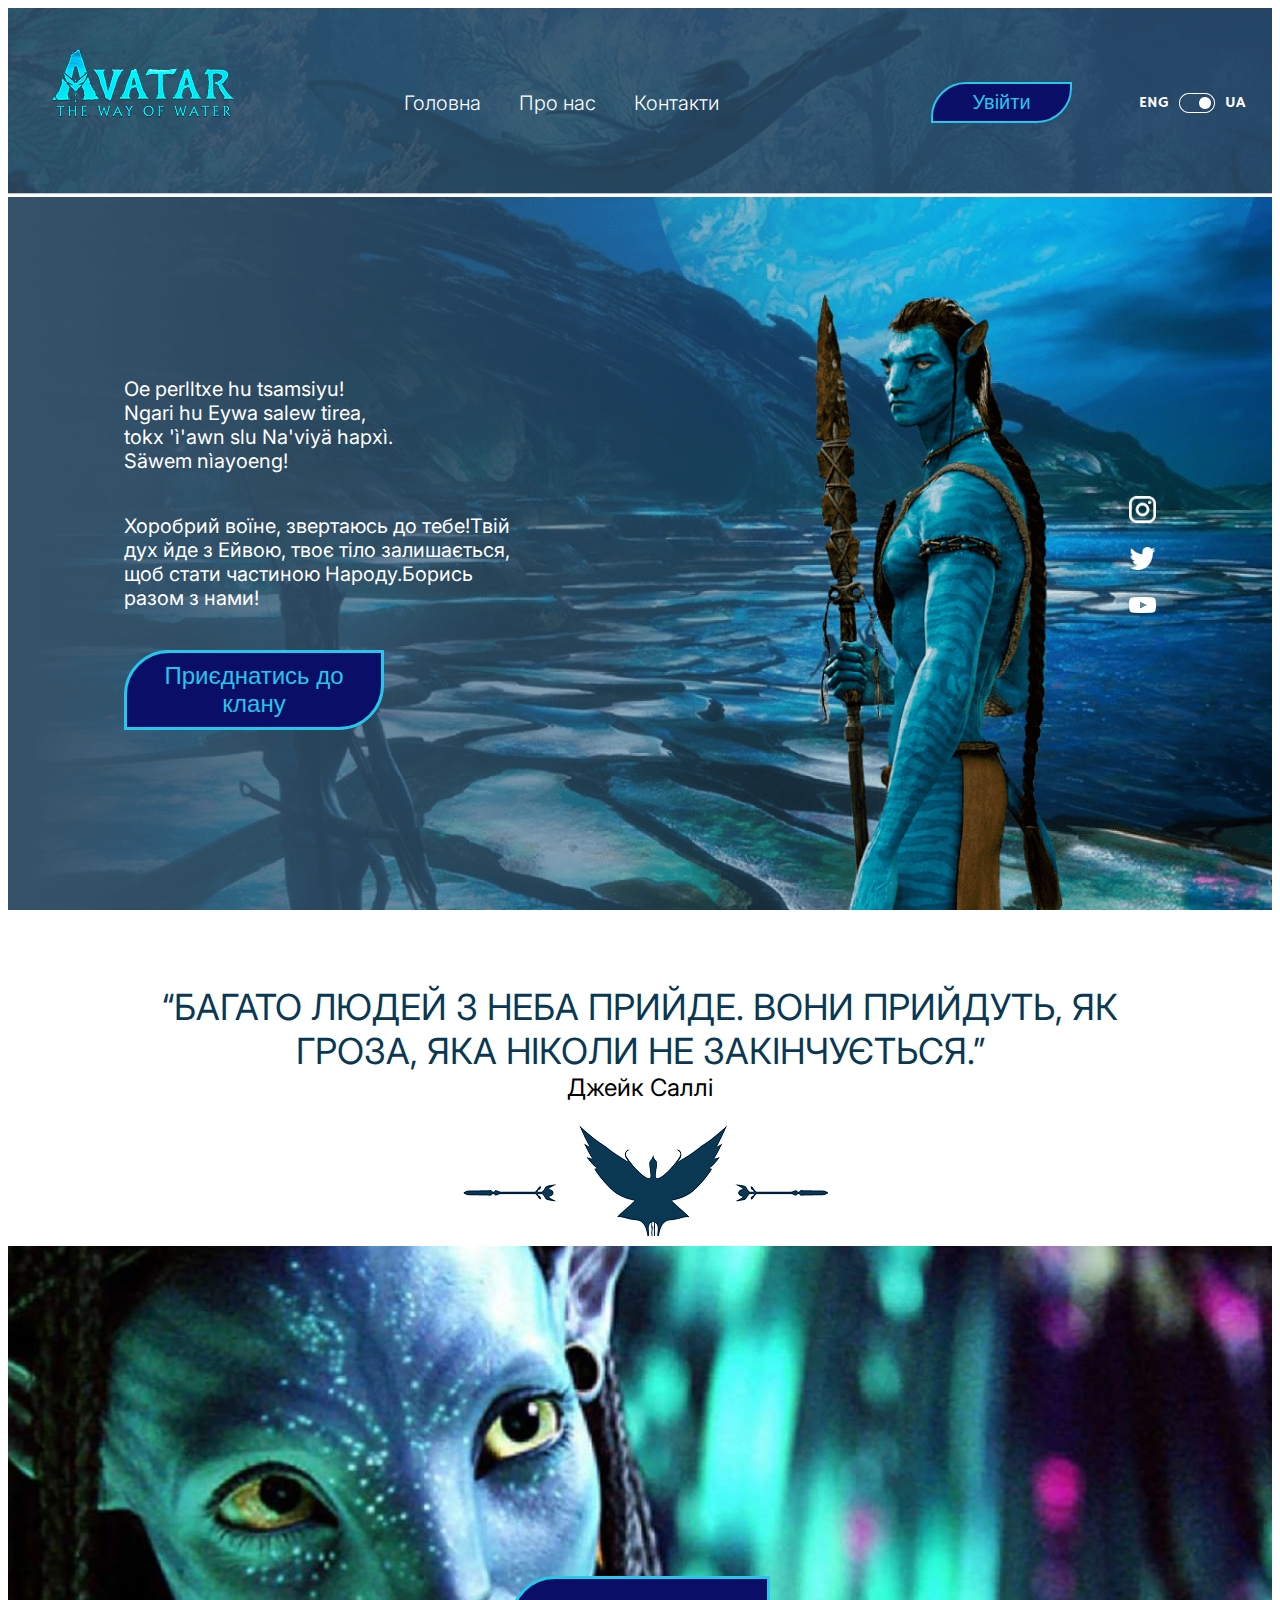
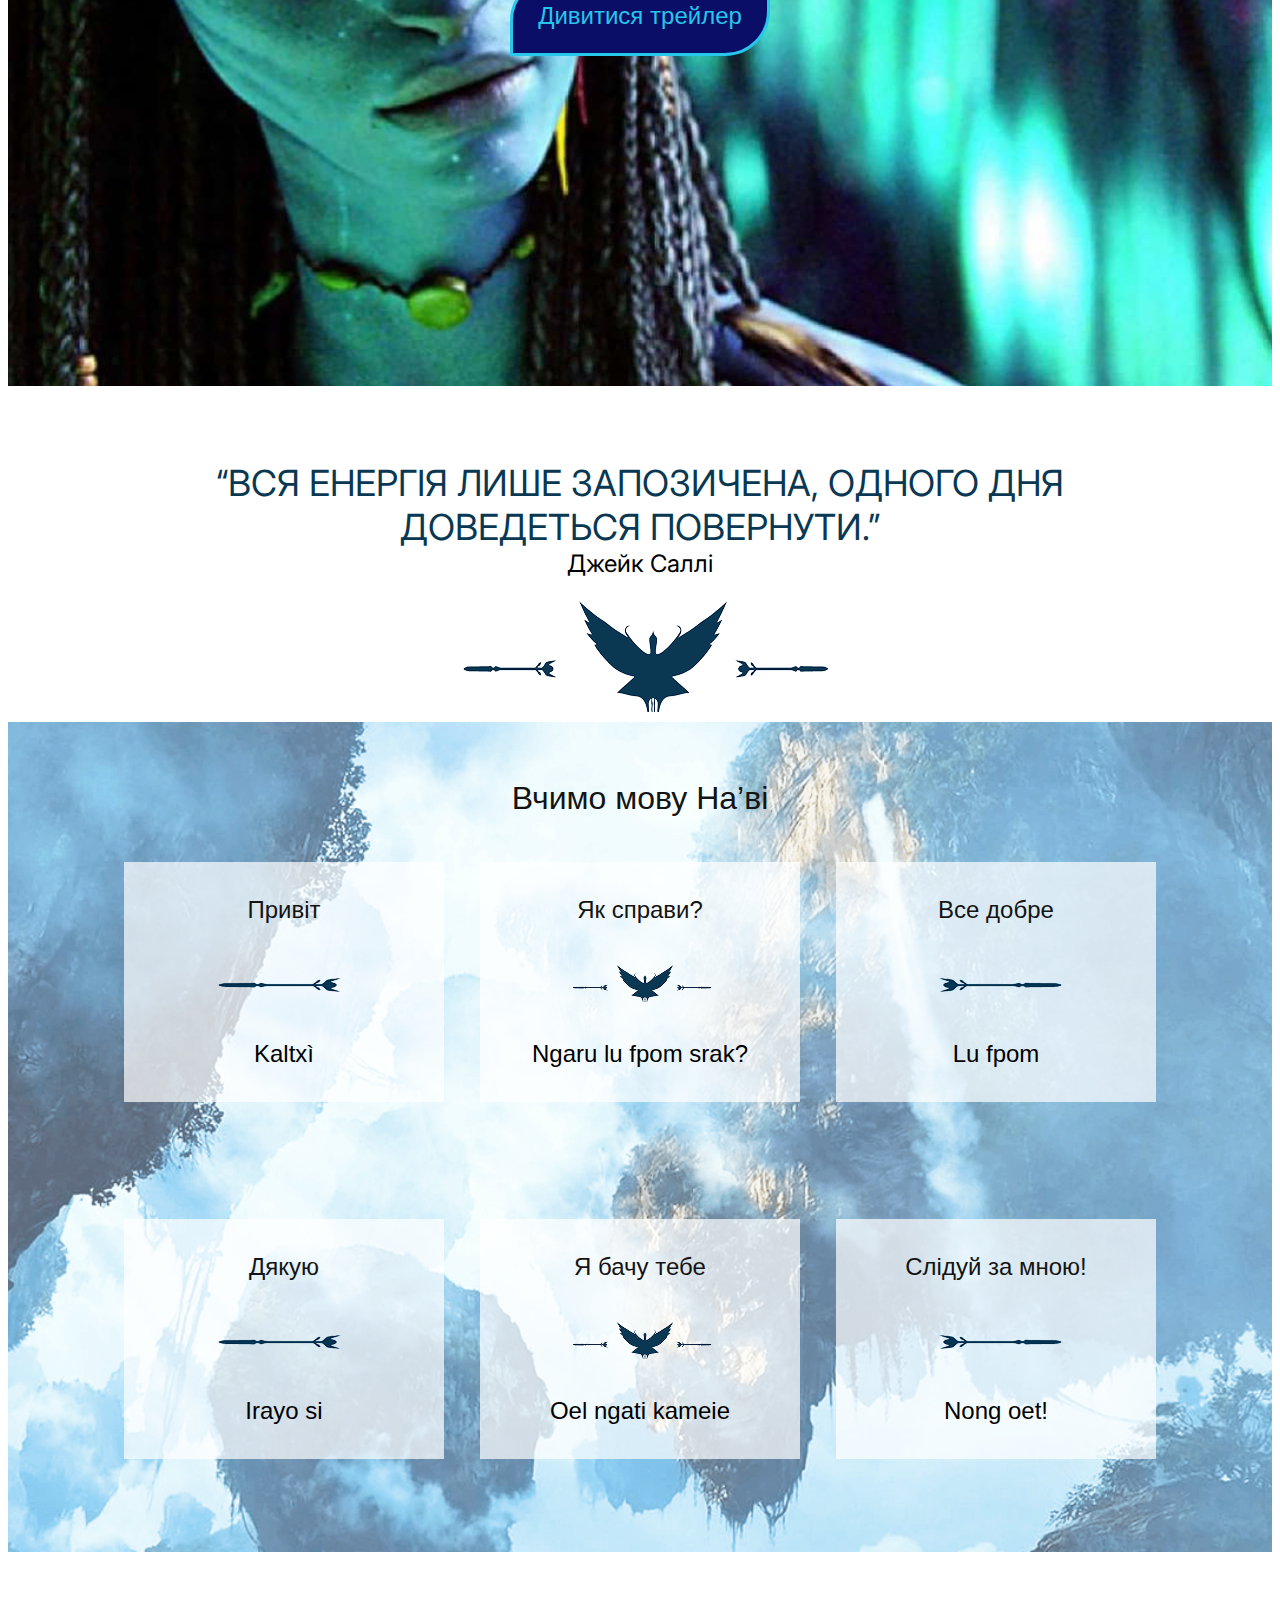
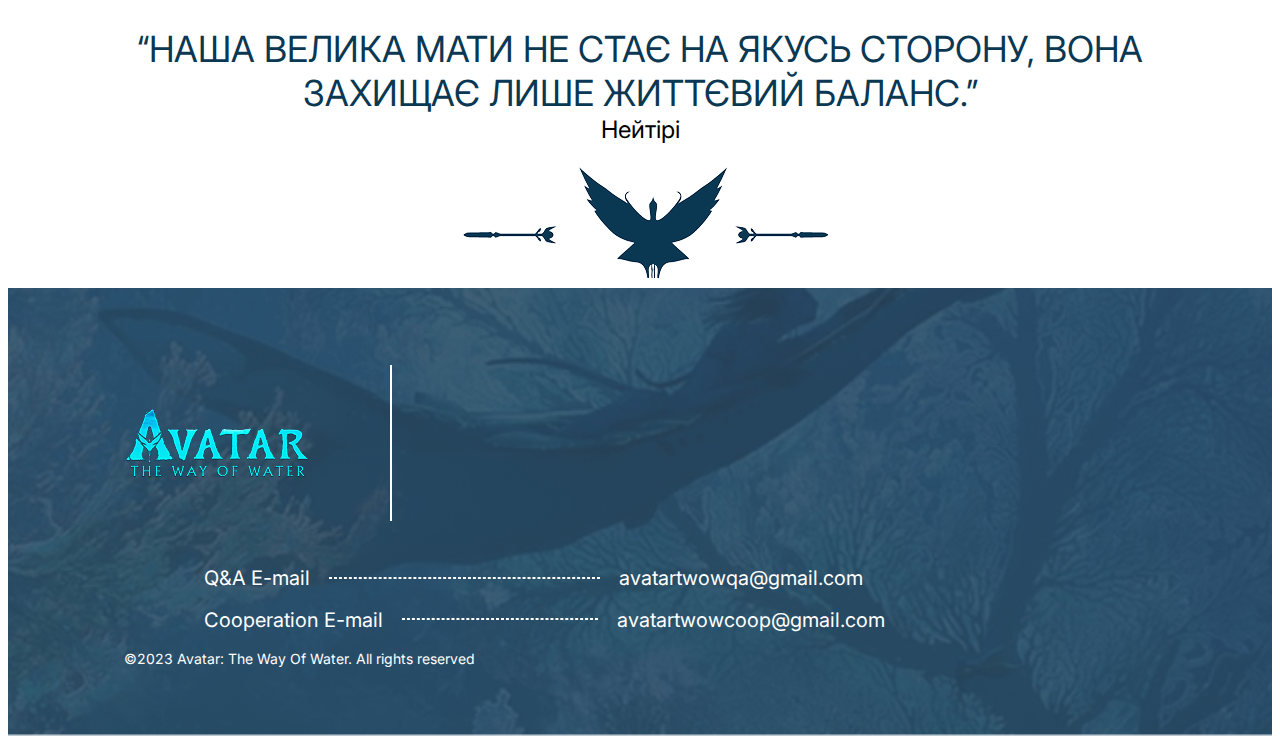
==== commit 9ad75988: "Update 1.1. week 3" ====
--- a/index.html
+++ b/index.html
@@ -21,27 +21,26 @@
   </head>
   <body>
     <header class="header">
-      <div class="header-conaction">
-      <div class="container header-position">
-        <a href="/" class="link">
-          <img src="./images/logo.png" alt="logo Avatar" class="logo" />
-        </a>
-        <nav class="nav">
-          <ul class="nav-list">
-            <li class="nav-item">
-              <a href="#" class="nav-link">Головна</a>
-            </li>
-            <li class="nav-item">
-              <a href="#" class="nav-link">Про нас</a>
-            </li>
-            <li class="nav-item">
-              <a href="#" class="nav-link">Контакти</a>
-            </li>
-          </ul>
-        </nav>
-        <button type="button" class="buttonstyle">Увійти</button>
-      </div>
-      <ul class="language-switcher">
+        <div class="container header-position">
+          <a href="/" class="link">
+            <img src="./images/logo.png" alt="logo Avatar" class="logo logo-header" />
+          </a>
+          <nav class="nav">
+            <ul class="nav-list">
+              <li class="nav-item">
+                <a href="#" class="nav-link">Головна</a>
+              </li>
+              <li class="nav-item">
+                <a href="#" class="nav-link">Про нас</a>
+              </li>
+              <li class="nav-item">
+                <a href="#" class="nav-link">Контакти</a>
+              </li>
+            </ul>
+          </nav>
+          <button type="button" class="buttonstyle">Увійти</button>
+        </div>
+        <ul class="language-switcher">
           <li class="language-switcher-item">
             <p class="language-switcher-text">ENG</p>
           </li>
@@ -57,40 +56,51 @@
             <p class="language-switcher-text">UA</p>
           </li>
         </ul>
-      </div>
     </header>
     <main>
       <!-- enter -->
       <section class="enter">
-        <div class="container eneter-position">
-         <div class="clan">
-           <p class="enter-text-navi">
-            Oe perlltxe hu tsamsiyu! Ngari hu Eywa salew tirea, tokx 'ì'awn slu
-            Na'viyä hapxì. Säwem nìayoeng!
-           </p>
-           <p class="enter-text-ua">
-            Хоробрий воїне, звертаюсь до тебе!Твій дух йде з Ейвою, твоє тіло
-            залишається, щоб стати частиною Народу.Борись разом з нами!
-           </p>
-           <button class="buttonstyle-join">Приєднатись до клану</button>
+        <div class="container enter-position">
+          <div class="clan">
+            <p class="enter-text-navi">
+              Oe perlltxe hu tsamsiyu! Ngari hu Eywa salew tirea, tokx 'ì'awn
+              slu Na'viyä hapxì. Säwem nìayoeng!
+            </p>
+            <p class="enter-text-ua">
+              Хоробрий воїне, звертаюсь до тебе!Твій дух йде з Ейвою, твоє тіло
+              залишається, щоб стати частиною Народу.Борись разом з нами!
+            </p>
+            <button class="buttonstyle-join">Приєднатись до клану</button>
           </div>
           <ul class="icons-list">
-            <li class="icons-item">
+            <li class="icons-item instagram-icon">
               <a
                 href="https://www.instagram.com/sem/campaign/emailsignup/?campaign_id=13560899670&extra_1=s%7Cc%7C547348927144%7Ce%7Cinstagram%7C&placement=&creative=547348927144&keyword=instagram"
                 target="_blank"
               >
-                <img src="./images/inst.png" alt="icon of instagram"  class="icon"/>
+                <img
+                  src="./images/inst.png"
+                  alt="icon of instagram"
+                  class="icon"
+                />
               </a>
             </li>
-            <li class="icons-item">
+            <li class="icons-item twitter-icon">
               <a href="https://x.com/?lang=ua" target="_blank">
-                <img src="./images/twitter.png" alt="icon of twitter" class="icon"/>
+                <img
+                  src="./images/twitter.png"
+                  alt="icon of twitter"
+                  class="icon"
+                />
               </a>
             </li>
-            <li class="icons-item">
+            <li class="icons-item youtube-icon">
               <a href="https://www.youtube.com/" target="_blank">
-                <img src="./images/youtube.png" alt="icon of youtube" class="icon"/>
+                <img
+                  src="./images/youtube.png"
+                  alt="icon of youtube"
+                  class="icon"
+                />
               </a>
             </li>
           </ul>
@@ -129,29 +139,40 @@
           <h2 class="translate-tile">Вчимо мову На’ві</h2>
           <ul class="translate-list">
             <li class="translate-item">
-              <p class="translate-word group1">Привіт</p>
-              <p class="translate-result">Kaltxì</p>
-            </li>
-            <li class="translate-item">
-              <p class="translate-word group2">Як справи?</p>
-
-              <p class="translate-result">Ngaru lu fpom srak?</p>
-            </li>
-            <li class="translate-item">
-              <p class="translate-word group3">Все добре</p>
-              <p class="translate-result">Lu fpom</p>
-            </li>
-            <li class="translate-item">
-              <p class="translate-word group1">Дякую</p>
-              <p class="translate-result">Irayo si</p>
-            </li>
-            <li class="translate-item">
-              <p class="translate-word group2">Я бачу тебе</p>
-              <p class="translate-result">Oel ngati kameie</p>
-            </li>
-            <li class="translate-item">
-              <p class="translate-word group3">Слідуй за мною!</p>
-              <p class="translate-result">Nong oet!</p>
+              <div class="translate-card">
+                <p class="translate-word group1">Привіт</p>
+                <p class="translate-result">Kaltxì</p>
+              </div>
+            </li>
+            <li class="translate-item">
+              <div class="translate-card">
+                <p class="translate-word group2">Як справи?</p>
+                <p class="translate-result">Ngaru lu fpom srak?</p>
+              </div>
+            </li>
+            <li class="translate-item">
+              <div class="translate-card">
+                <p class="translate-word group3">Все добре</p>
+                <p class="translate-result">Lu fpom</p>
+              </div>
+            </li>
+            <li class="translate-item">
+              <div class="translate-card">
+                <p class="translate-word group1">Дякую</p>
+                <p class="translate-result">Irayo si</p>
+              </div>
+            </li>
+            <li class="translate-item">
+              <div class="translate-card">
+                <p class="translate-word group2">Я бачу тебе</p>
+                <p class="translate-result">Oel ngati kameie</p>
+              </div>
+            </li>
+            <li class="translate-item">
+              <div class="translate-card">
+                <p class="translate-word group3">Слідуй за мною!</p>
+                <p class="translate-result">Nong oet!</p>
+              </div>
             </li>
           </ul>
         </div>
@@ -169,24 +190,31 @@
     <footer class="footer">
       <div class="container footer-position">
         <a href="/" class="link">
-          <img src="./images/logo.png" alt="logo Avatar" class="logo logo-footer" />
+          <img
+            src="./images/logo.png"
+            alt="logo Avatar"
+            class="logo logo-footer"
+          />
         </a>
         <ul class="contact-list">
           <li class="contact-item">
-            <p class="contact-text">Q&A E-mail</p>
-            <a href="mailto:avatartwowqa@gmail.com" class="contact-link"
+            <p class="contact-text contact-position">Q&A E-mail</p>
+            <div class="vector1"></div>
+            <a href="mailto:avatartwowqa@gmail.com" class="contact-link contact-position"
               >avatartwowqa@gmail.com</a
             >
           </li>
           <li class="contact-item">
             <p class="contact-text">Cooperation E-mail</p>
-            <a href="mailto:avatartwowcoop@gmail.com" class="contact-link">avatartwowcoop@gmail.com</a>
-          </li>
-          <li class="contact-item">
-            <small class="info">©2023 Avatar: The Way Of Water. All rights reserved</small>
+            <div class="vector2"></div>
+            <a href="mailto:avatartwowcoop@gmail.com" class="contact-link"
+              >avatartwowcoop@gmail.com</a
+            >
           </li>
         </ul>
-        
+         <small class="info"
+              >©2023 Avatar: The Way Of Water. All rights reserved</small
+         >
       </div>
     </footer>
   </body>
--- a/css/styles.css
+++ b/css/styles.css
@@ -31,7 +31,6 @@
   --font-family: "Inter", sans-serif;
   --second-family: "HeadlandOne", sans-serif;
   --third-family: "Hammersmith One", sans-serif;
-  --main-text-color: #141414;
 }
 .container{
     width: 1062px;
@@ -43,15 +42,16 @@
 .header{
    background: url(../images/overlay.png) center/cover no-repeat,url(../images/header.png) center/cover no-repeat;
    padding: 39px 0;
+   display: flex;
+   align-items: center;
+}
+.logo-header{
+  padding-bottom: 39px;
 }
 .header-position{
   display: flex;
   align-items: center;
-}
-.header-conaction{
-  display: flex;
-  
-}   
+} 
 .language-switcher{
   padding-left: 15px;
   margin-right: auto;
@@ -105,7 +105,6 @@
 }
 .enter-position{
   display: flex;
-  flex-direction: row;
 }
 .enter-text-ua, .enter-text-navi{
   font-family: var(--font-family);
@@ -121,15 +120,21 @@
   margin-bottom: 40px;
   margin-right: 606px;
 }
-.icon{
-  display: inline;
+.icons-list{
+  margin-top: 119px;
+}
+.instagram-icon{
+ margin-bottom: 24px;
+}
+.twitter-icon{
+ margin-bottom: 27px;
 }
 .quote-text{
   margin-top: 75px;
   font-family: var(--font-family);
   font-weight: 400;
   font-size: 36px;
-  text-align: justify;
+  text-align: center;
   color: #0a3853;
 }
 .author{
@@ -183,8 +188,19 @@
 .translate{
   background: url(../images/languagebackground.png) center/cover no-repeat;
 }
+.translate-tile{
+  font-family: var(--second-family);
+  font-weight: 400;
+  font-size: 32px;
+  text-align: center;
+  color: #141414;
+  padding-top: 58px;
+  padding-bottom: 45px;
+}
 .translate-item{
-  flex-basis: calc(( 100% - 30px ) / 3);
+  flex-basis: calc(( 100% - 72px ) / 3);
+}
+.translate-card{
   background-color: rgba(255, 255, 255, 0.7);
 }
 .translate-word{
@@ -192,14 +208,15 @@
  font-weight: 400;
  font-size: 24px;
  line-height: 1.00;
- text-align: justify;
- color: var(--main-text-color);
+ text-align: center;
+ color: #141414;
+ padding-top: 36px;
 }
 
 .group1:after{
   content: '';
   display: block;
-  margin: 40px 0;
+  margin: 40px 84px;
   height: 40px;
   width: 152px;
   background-image: url(../images/stickright.png);
@@ -207,7 +224,7 @@
 .group2:after{
    content: '';
   display: block;
-  margin: 40px 0;
+  margin: 40px 84px;
   height: 40px;
   width: 152px;
   background-image: url(../images/birdmin.png);
@@ -215,7 +232,7 @@
 .group3:after{
   content: '';
   display: block;
-  margin: 40px 0;
+  margin: 40px 84px;
   height: 40px;
   width: 152px;
   background-image: url(../images/stickleft.png);
@@ -225,32 +242,64 @@
   font-weight: 400;
   font-size: 24px;
   line-height: 1.00;
-  text-align: justify;
+  text-align: center;
   color: #000;
+  padding-bottom: 36px;
+  margin-bottom: 93px;
 }
 .translate-list{
   display: flex;
   flex-wrap: wrap;
+  column-gap: 36px;
+  row-gap: 24px;
 }
 .footer{
   background: url(../images/overlay.png) center/cover no-repeat , url(../images/footerbackground.png) center/cover no-repeat;
   padding-top: 77px ;
   padding-bottom: 76px;
 }
-.footer-position{
-  display: flex;
-}
+/* .footer-position:nth-child(-n+2){
+  display: flex;
+} */
 .logo-footer{
   border-right: 2px solid white;
   padding-right: 80px;
-  padding: 42px;
-}
-.contact-text, .contact-link{
-  font-family: var(--font-family);
-  font-weight: 400;
-  font-size: 20px;
-  text-align: justify;
-  color: #fff;
+  padding-top: 42px;
+  padding-bottom: 42px;
+}
+.contact-text{
+  font-family: var(--font-family);
+  font-weight: 400;
+  font-size: 20px;
+  text-align: center;
+  color: #fff;
+  margin-bottom: 18px;
+  margin-left: 80px;
+  margin-right: 20px;
+}
+.contact-link{
+  font-family: var(--font-family);
+  font-weight: 400;
+  font-size: 20px;
+  text-align: center;
+  color: #fff;
+  margin-bottom: 18px;
+  margin-left: 20px;
+}
+.contact-position{
+  margin-top: 45px;
+}
+.vector1{
+  margin-top: 57px;
+  width: 269px;
+  height: 0px;
+  outline: 1px dashed white ;
+}
+.vector2{
+  width: 194px;
+  height: 0px;
+  margin-top: 11px;
+  outline: 1px dashed white ;
 }
 .contact-item{
   display: flex;
@@ -259,6 +308,7 @@
   font-family: var(--font-family);
   font-weight: 400;
   font-size: 14px;
-  text-align: justify;
-  color: #fff;
+  text-align: center;
+  color: #fff;
+  margin-top: 37px;
 }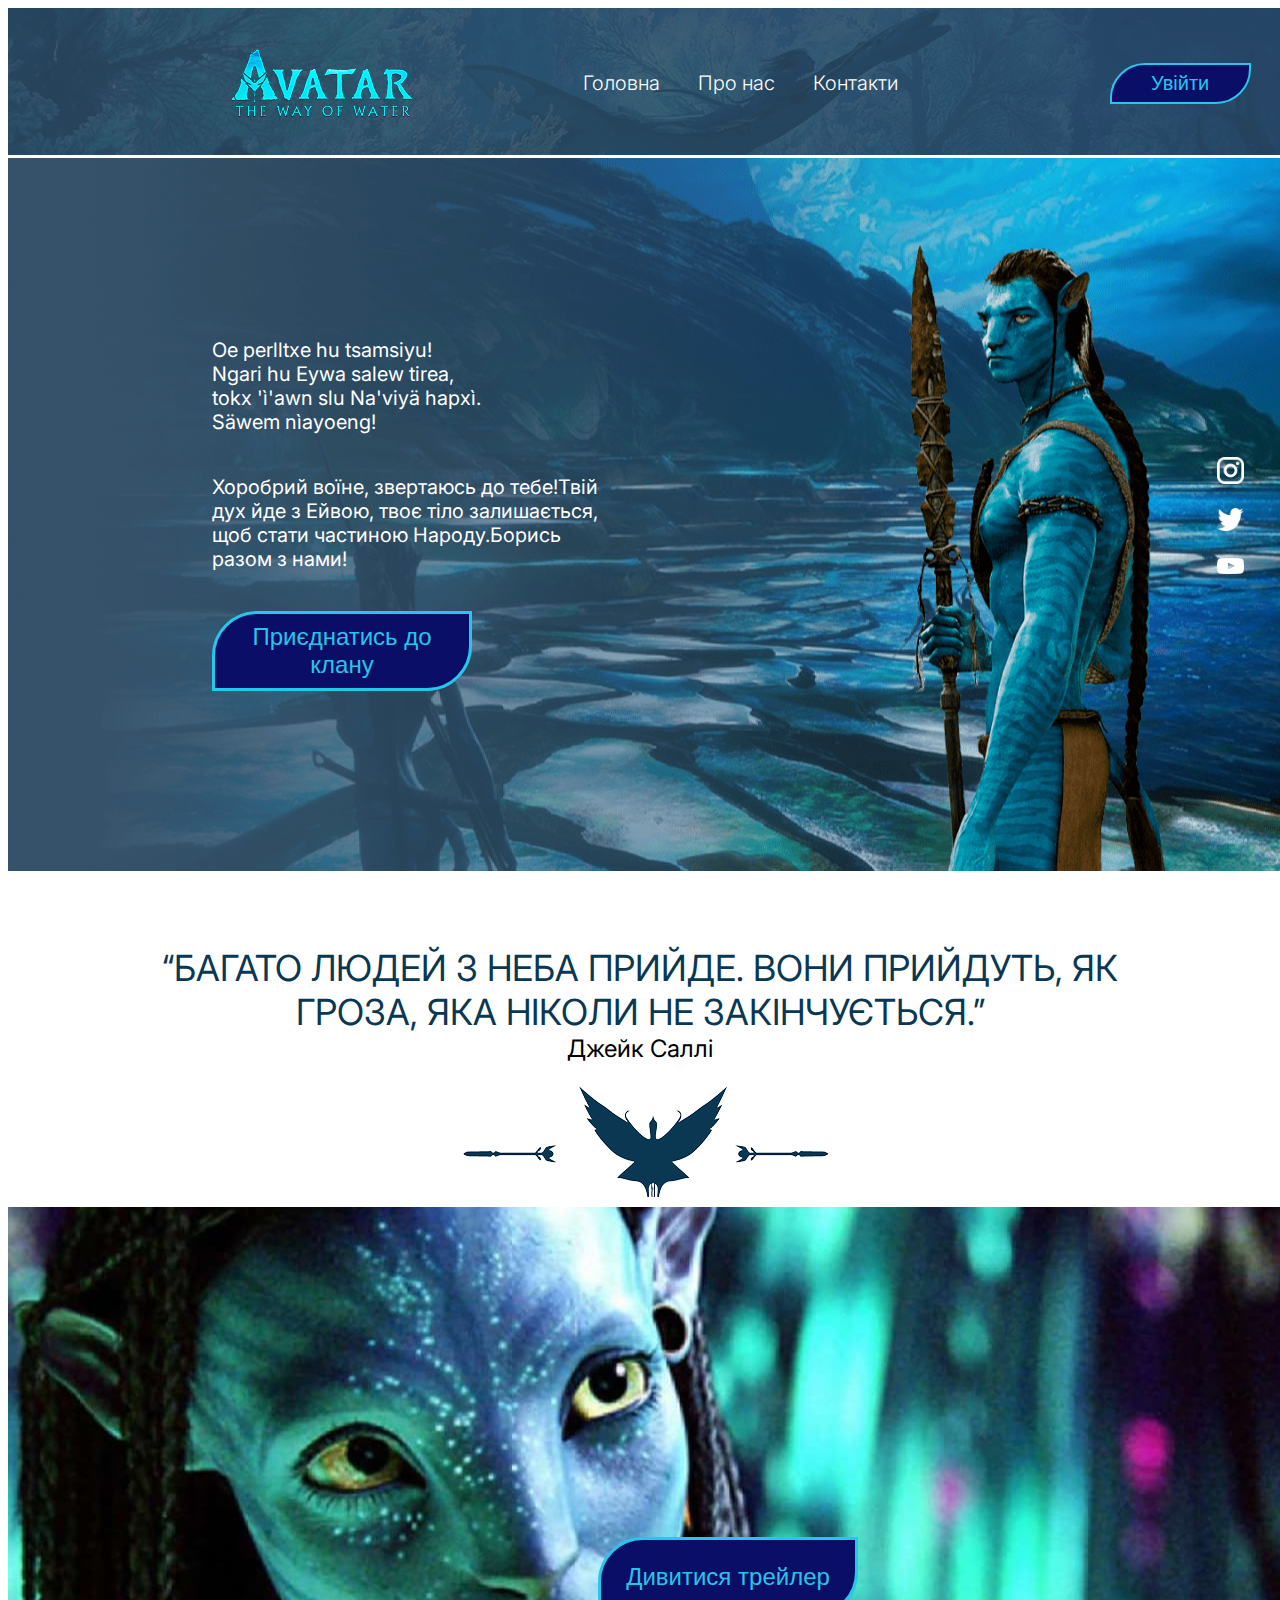
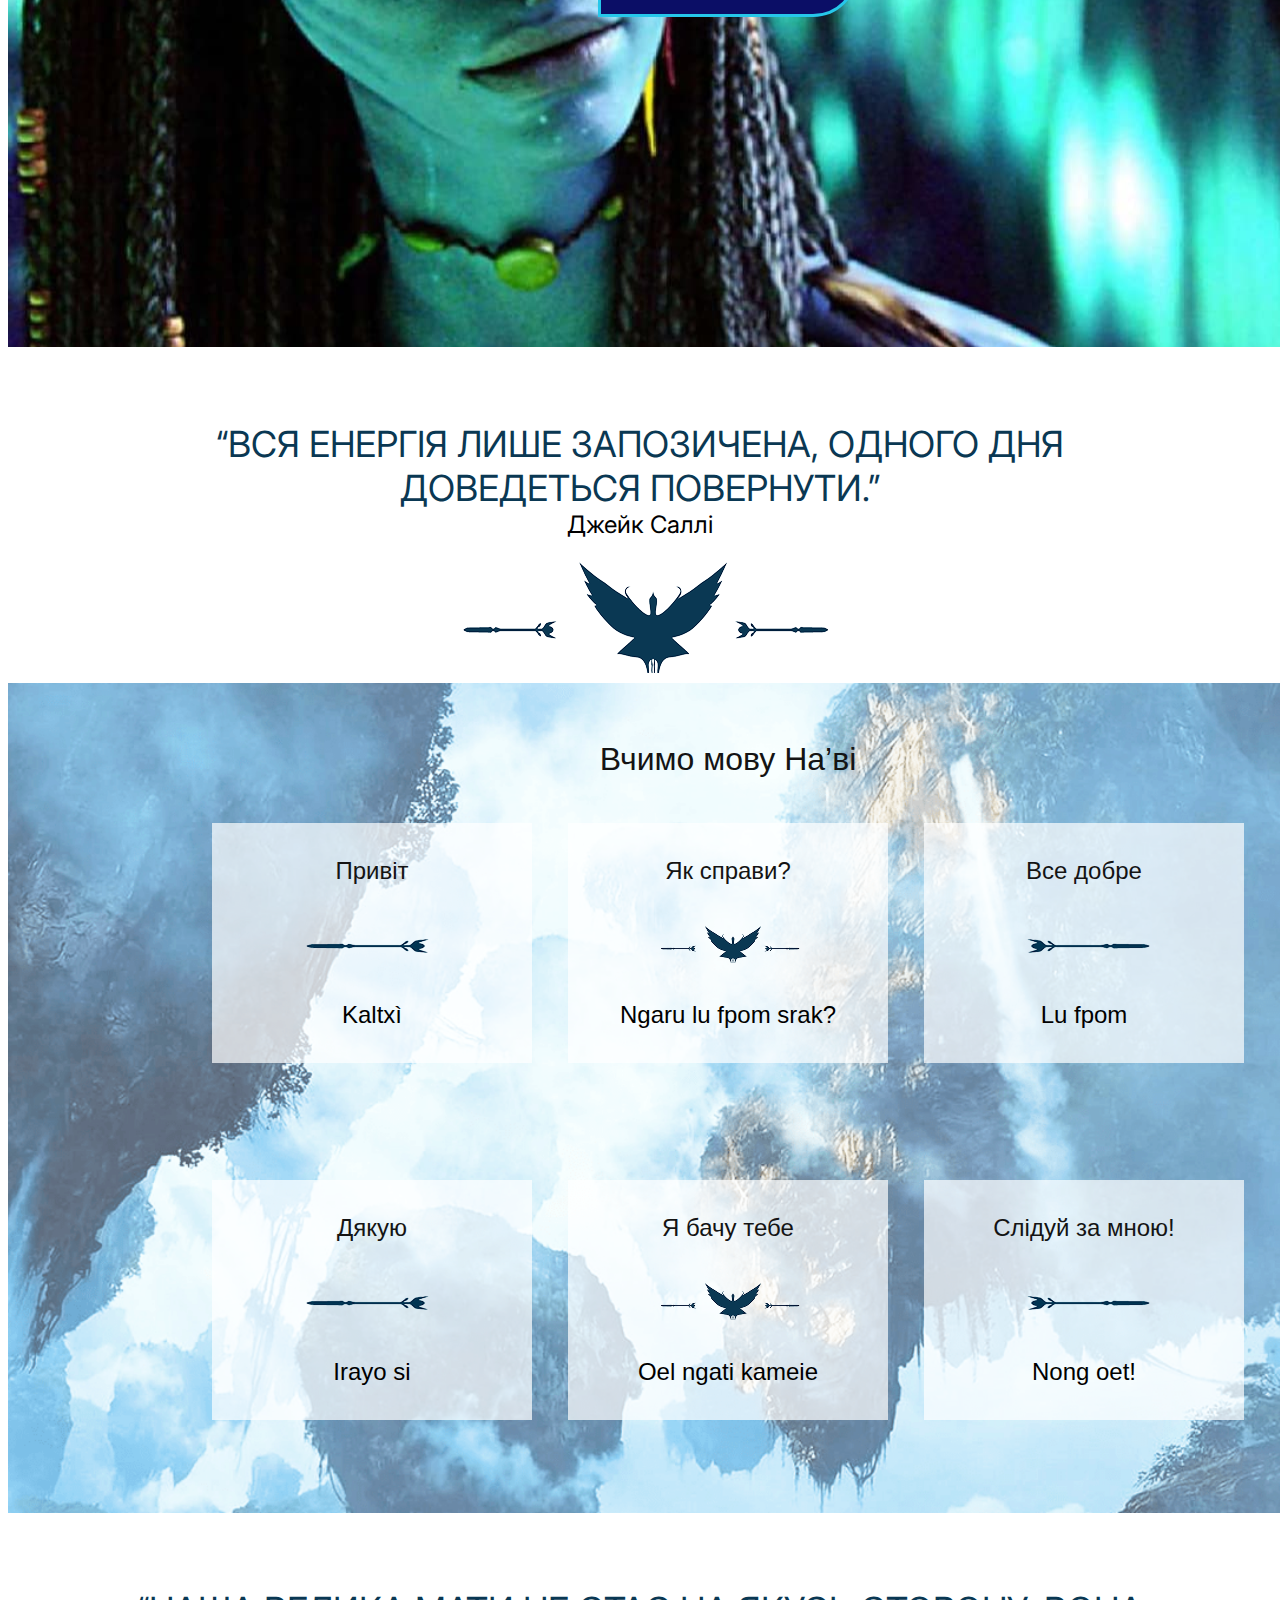
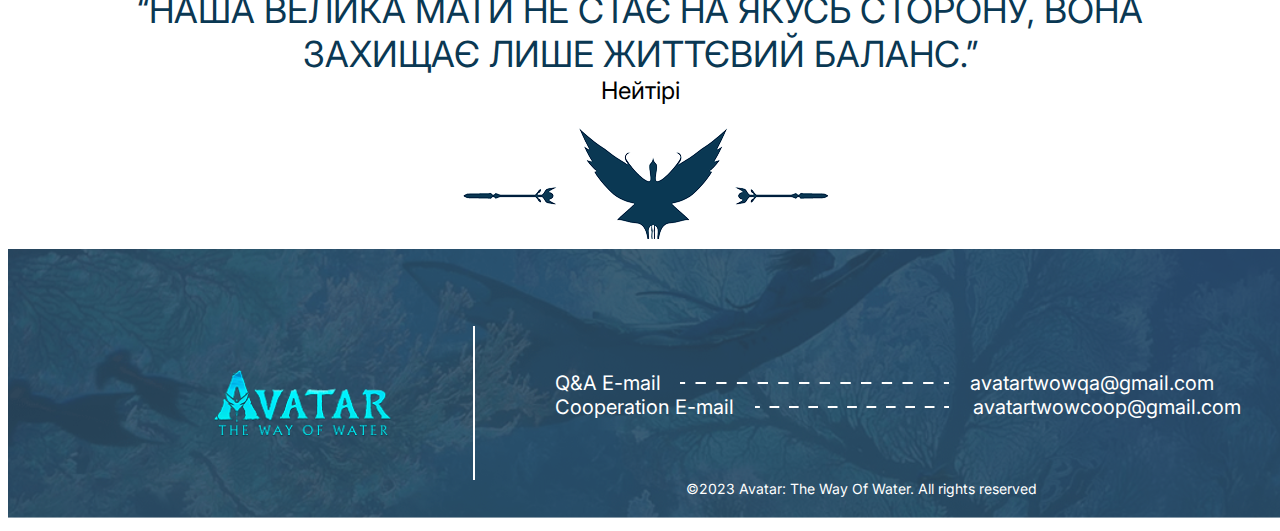
==== commit f87c8ddb: "Update 1.2 week 3" ====
--- a/index.html
+++ b/index.html
@@ -42,7 +42,7 @@
         </div>
         <ul class="language-switcher">
           <li class="language-switcher-item">
-            <p class="language-switcher-text">ENG</p>
+            <span class="language-switcher-text">ENG</span>
           </li>
           <li class="language-switcher-item">
             <a href="#">
@@ -53,7 +53,7 @@
             </a>
           </li>
           <li class="language-switcher-item">
-            <p class="language-switcher-text">UA</p>
+            <span class="language-switcher-text">UA</span>
           </li>
         </ul>
     </header>
@@ -188,7 +188,8 @@
       </section>
     </main>
     <footer class="footer">
-      <div class="container footer-position">
+      <div class="container ">
+        <div class="footer-position">
         <a href="/" class="link">
           <img
             src="./images/logo.png"
@@ -198,20 +199,19 @@
         </a>
         <ul class="contact-list">
           <li class="contact-item">
-            <p class="contact-text contact-position">Q&A E-mail</p>
-            <div class="vector1"></div>
-            <a href="mailto:avatartwowqa@gmail.com" class="contact-link contact-position"
+            <p class="contact-text">Q&A E-mail</p>
+            <a href="mailto:avatartwowqa@gmail.com" class="contact-link"
               >avatartwowqa@gmail.com</a
             >
           </li>
           <li class="contact-item">
             <p class="contact-text">Cooperation E-mail</p>
-            <div class="vector2"></div>
             <a href="mailto:avatartwowcoop@gmail.com" class="contact-link"
               >avatartwowcoop@gmail.com</a
             >
           </li>
         </ul>
+        </div>
          <small class="info"
               >©2023 Avatar: The Way Of Water. All rights reserved</small
          >
--- a/css/styles.css
+++ b/css/styles.css
@@ -41,17 +41,20 @@
 }
 .header{
    background: url(../images/overlay.png) center/cover no-repeat,url(../images/header.png) center/cover no-repeat;
-   padding: 39px 0;
    display: flex;
    align-items: center;
-}
-.logo-header{
-  padding-bottom: 39px;
-}
+   width: 1440px;
+   margin: 0 auto;
+   padding-top: 39px;
+   padding-bottom: 39px;
+   padding-left: 204px;
+   padding-right: 48px;
+}
+
 .header-position{
   display: flex;
   align-items: center;
-} 
+}
 .language-switcher{
   padding-left: 15px;
   margin-right: auto;
@@ -100,8 +103,11 @@
 }
 /* main */
 .enter{
+  width: 1440px;
+  margin: 0 auto;
   background: url(../images/mainhead.png) center/cover no-repeat;
   padding-top: 180px;
+
 }
 .enter-position{
   display: flex;
@@ -169,6 +175,8 @@
   margin-bottom: 180px;
 }
 .trailer{
+  width: 1440px;
+  margin: 0 auto;
   background: url(../images/trailerpicture.jpg) center/cover no-repeat;
 }
 .buttonstyle-watch{
@@ -186,6 +194,8 @@
   
 }
 .translate{
+  width: 1440px;
+  margin: 0 auto;
   background: url(../images/languagebackground.png) center/cover no-repeat;
 }
 .translate-tile{
@@ -256,18 +266,20 @@
 .footer{
   background: url(../images/overlay.png) center/cover no-repeat , url(../images/footerbackground.png) center/cover no-repeat;
   padding-top: 77px ;
-  padding-bottom: 76px;
-}
-/* .footer-position:nth-child(-n+2){
-  display: flex;
-} */
+  padding-bottom: 25px;
+  width: 1440px;
+  margin: 0 auto;
+}
+.footer-position{
+  display: flex;
+}
 .logo-footer{
   border-right: 2px solid white;
   padding-right: 80px;
   padding-top: 42px;
   padding-bottom: 42px;
 }
-.contact-text{
+.contact-text:nth-child(1){
   font-family: var(--font-family);
   font-weight: 400;
   font-size: 20px;
@@ -275,7 +287,17 @@
   color: #fff;
   margin-bottom: 18px;
   margin-left: 80px;
-  margin-right: 20px;
+  margin-right: 309px;
+}
+ .contact-item:nth-child(2) > .contact-text{
+  font-family: var(--font-family);
+  font-weight: 400;
+  font-size: 20px;
+  text-align: center;
+  color: #fff;
+  margin-bottom: 18px;
+  margin-left: 80px;
+  margin-right: 239px;
 }
 .contact-link{
   font-family: var(--font-family);
@@ -283,26 +305,26 @@
   font-size: 20px;
   text-align: center;
   color: #fff;
-  margin-bottom: 18px;
-  margin-left: 20px;
-}
-.contact-position{
+}
+.contact-item{
+  display: flex;
+}
+.contact-item:nth-child(1){
+  width: 745px;
+  height: 24px;
   margin-top: 45px;
-}
-.vector1{
-  margin-top: 57px;
-  width: 269px;
-  height: 0px;
-  outline: 1px dashed white ;
-}
-.vector2{
-  width: 194px;
-  height: 0px;
-  margin-top: 11px;
-  outline: 1px dashed white ;
-}
-.contact-item{
-  display: flex;
+  background-image: url(../images/vector1.png);
+  background-repeat: no-repeat;
+  background-size: 269px;
+  background-position: 205px;
+}
+.contact-item:nth-child(2){
+  width: 769px;
+  height: 24px;
+  background-image: url(../images/vector2.png);
+  background-repeat: no-repeat;
+  background-size: 194px;
+  background-position: 280px;
 }
 .info{
   font-family: var(--font-family);
@@ -310,5 +332,5 @@
   font-size: 14px;
   text-align: center;
   color: #fff;
-  margin-top: 37px;
+  margin-left: 474px;
 }